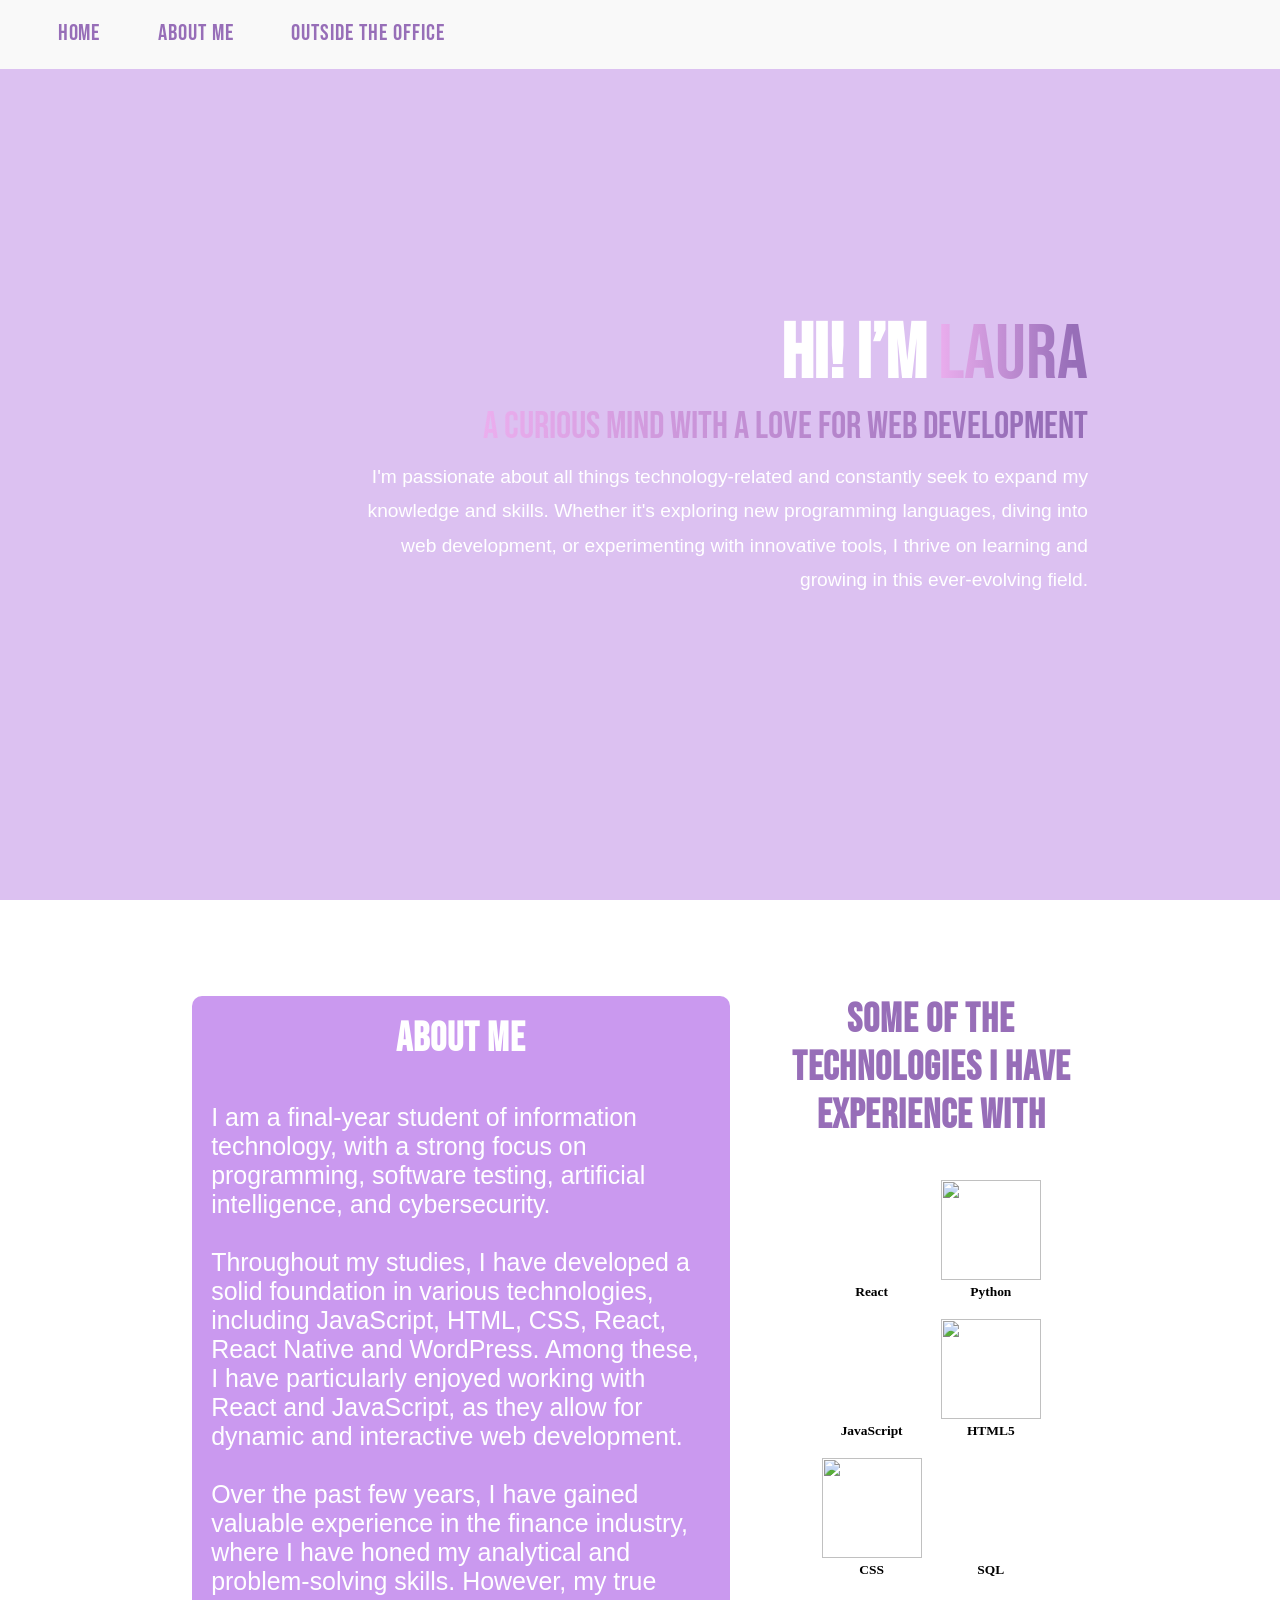
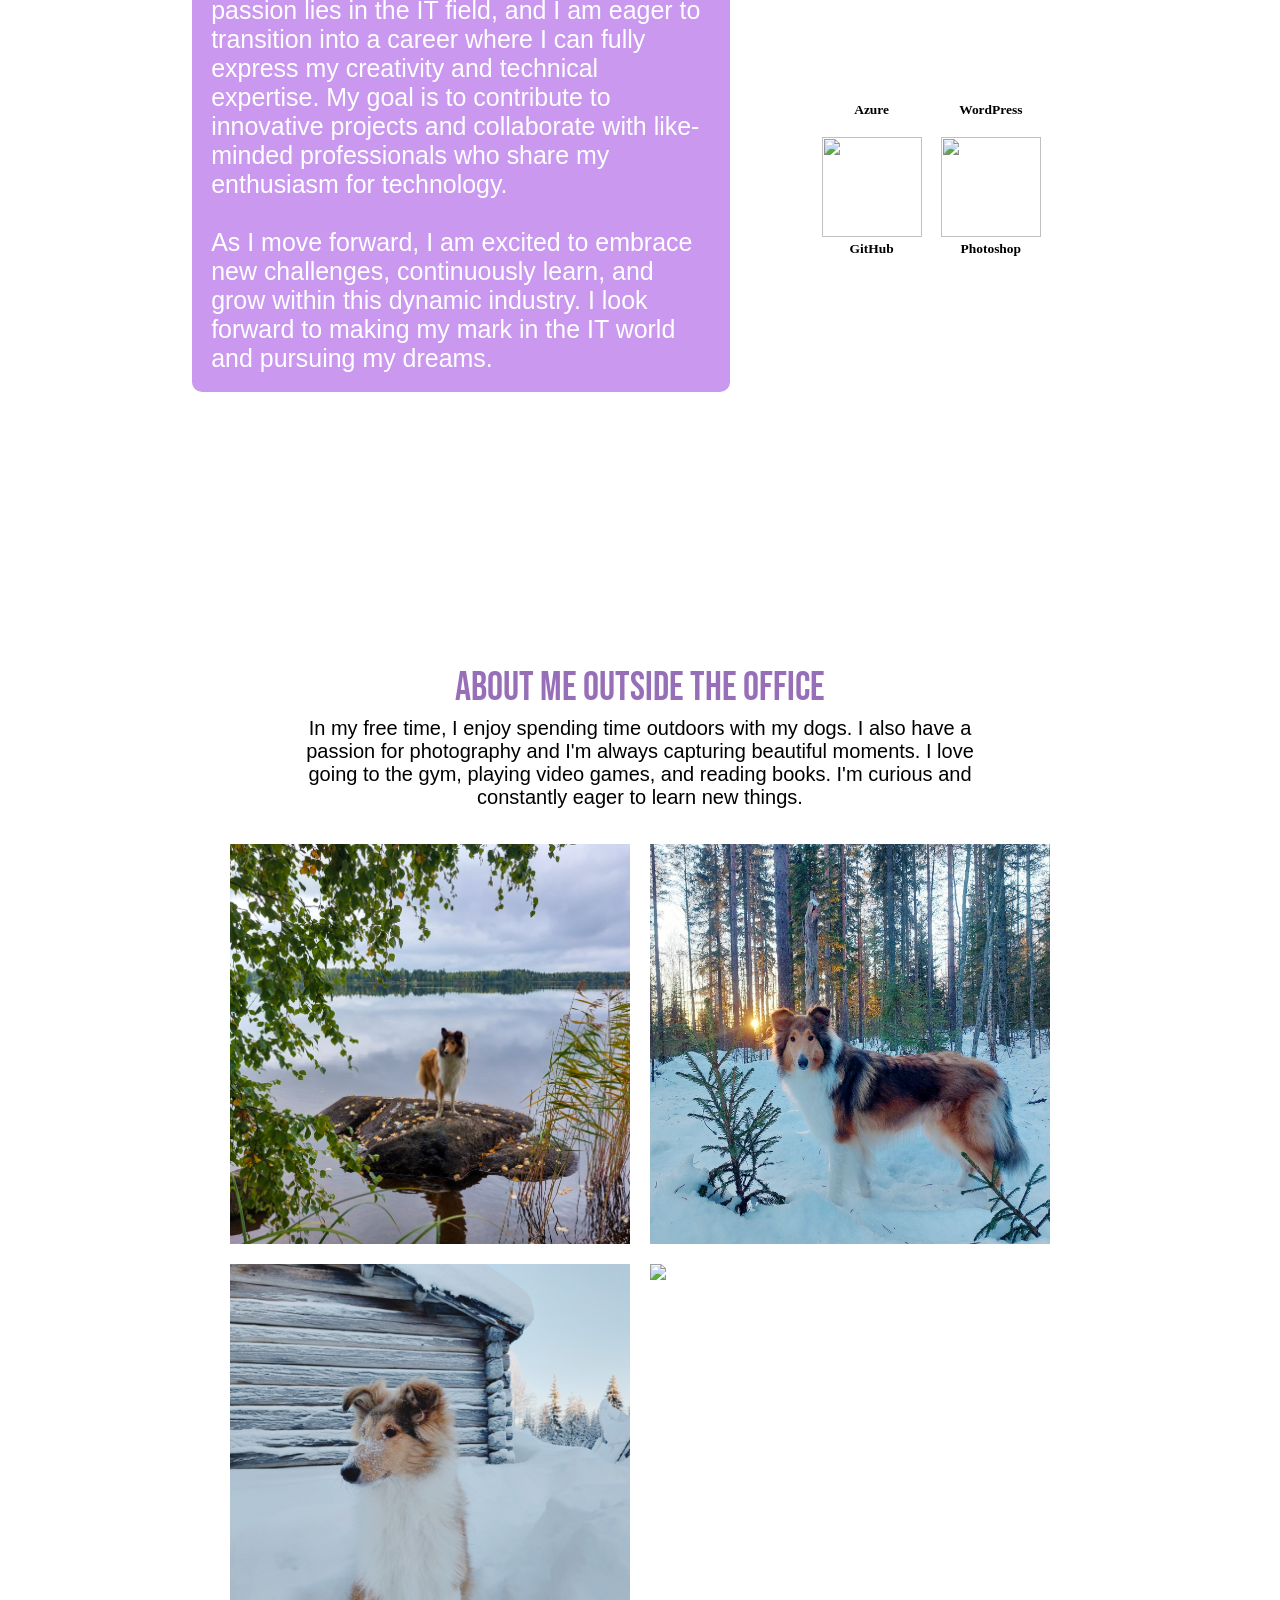
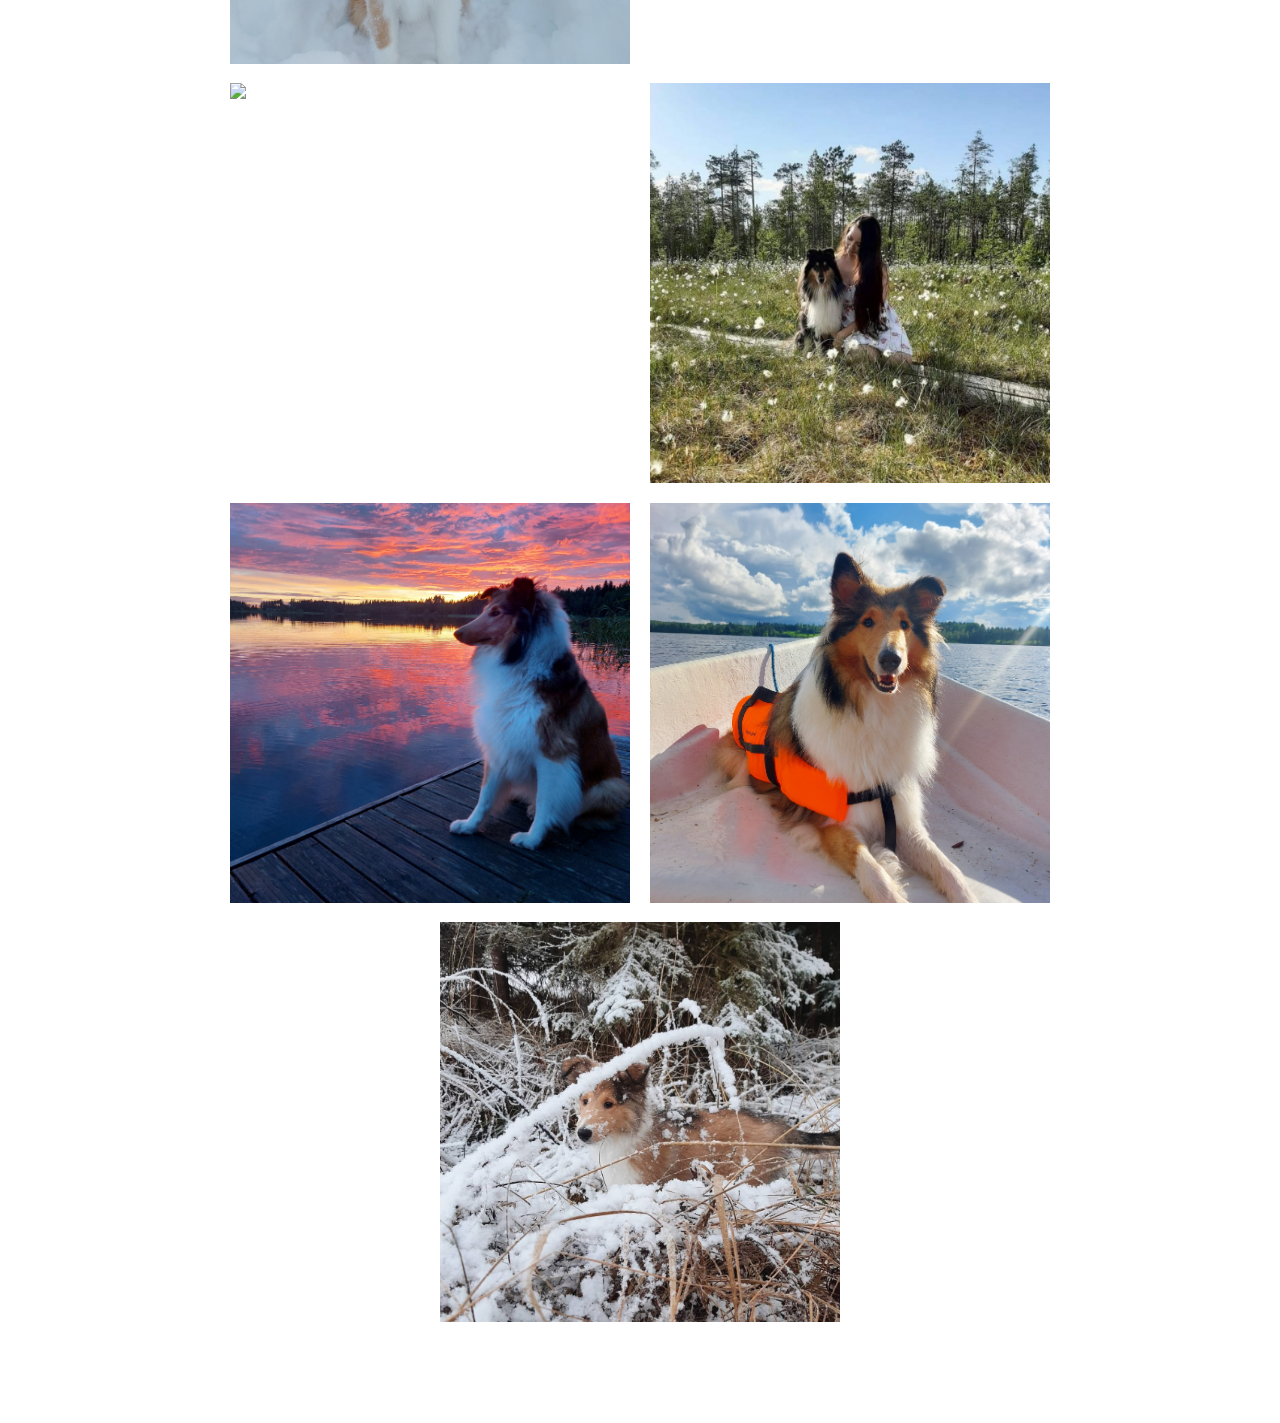
==== index.html @ 6a8a543c "first commit" ====
<!DOCTYPE html>
<html lang="en">

<head>
  <meta charset="UTF-8" />
  <meta name="viewport" content="width=device-width, initial-scale=1.0" />
  <title>Portfolio Website</title>
  <link rel="stylesheet" href="styles/style.css" />
  <link rel="preconnect" href="https://fonts.googleapis.com">
  <link rel="preconnect" href="https://fonts.gstatic.com" crossorigin>
  <link href="https://fonts.googleapis.com/css2?family=Bebas+Neue&display=swap" rel="stylesheet">
  <link rel="stylesheet" type='text/css' href="https://cdn.jsdelivr.net/gh/devicons/devicon@latest/devicon.min.css" />
  <link rel="stylesheet" href="https://cdnjs.cloudflare.com/ajax/libs/font-awesome/6.0.0-beta3/css/all.min.css">

</head>

<body>
  <header class="header">
    <nav class="navbar">
      <a href="#home">Home</a>
      <a href="#skills">About me</a>
      <a href="#gallery">Outside the Office</a>
    </nav>
  </header>

  <section class="home" id="home">
    <div class="home-content">
      <h1 class="bebas-neue-regular">Hi! I’m <span class="bebas-neue-regular">Laura</span></h1>
      <h3 class="bebas-neue-regular">
        <span class="bebas-neue-regular">A curious mind with a love for web development</span>
      </h3>
      <p>I'm passionate about all things technology-related and constantly seek to expand my knowledge and skills.
        Whether it's exploring new programming languages, diving into web development,
        or experimenting with innovative tools, I thrive on learning and growing in this ever-evolving field.</p>
    </div>
    </div>
    <div class="home-img">
      <img src="images/image.png" alt="">
    </div>
  </section>

  <section class="skills" id="skills">
    <div class="skills-description">
      <h2>About me</h2>
      <p>I am a final-year student of information technology, with a strong focus on programming, software testing,
        artificial intelligence, and cybersecurity.<br><br> Throughout my studies, I have developed a
        solid foundation in various technologies, including JavaScript, HTML, CSS, React, React Native and WordPress.
        Among these, I have particularly enjoyed working with React and JavaScript, as they allow for dynamic and
        interactive web development.<br><br>
        Over the past few years, I have gained valuable experience in the finance industry, where I have honed my
        analytical and problem-solving skills. However, my true passion lies in the IT field, and I am eager to
        transition into a career where I can fully express my creativity and technical expertise. My goal is to
        contribute to innovative projects and collaborate with like-minded professionals who share my enthusiasm for
        technology.<br><br>
        As I move forward, I am excited to embrace new challenges, continuously learn, and grow within this dynamic
        industry. I look forward to making my mark in the IT world and pursuing my dreams.</p>
    </div>
  
    <div class="tech-container">
      <h2>Some of the technologies I have experience with</h2>
      <div class="tech-icons">
        <div class="tech-item">
          <i class="devicon-react-original colored"></i>
          <p>React</p>
        </div>
        <div class="tech-item">
          <img src="https://cdn.jsdelivr.net/gh/devicons/devicon@latest/icons/python/python-original.svg" />
          <p>Python</p>
        </div>
        <div class="tech-item">
          <i class="devicon-javascript-plain colored"></i>
          <p>JavaScript</p>
        </div>
        <div class="tech-item">
          <img src="https://cdn.jsdelivr.net/gh/devicons/devicon@latest/icons/html5/html5-original-wordmark.svg" />
          <p>HTML5</p>
        </div>
        <div class="tech-item">
          <img src="https://cdn.jsdelivr.net/gh/devicons/devicon@latest/icons/css3/css3-original-wordmark.svg" />
          <p>CSS</p>
        </div>
        <div class="tech-item">
          <i class="devicon-azuresqldatabase-plain"></i>
          <p>SQL</p>
        </div>
        <div class="tech-item">
          <i class="devicon-azure-plain colored"></i>
          <p>Azure</p>
        </div>
        <div class="tech-item">
          <i class="devicon-wordpress-plain colored"></i>
          <p>WordPress</p>
        </div>
        <div class="tech-item">
          <img src="https://cdn.jsdelivr.net/gh/devicons/devicon@latest/icons/github/github-original.svg" />
          <p>GitHub</p>
        </div>
        <div class="tech-item">
          <img src="https://cdn.jsdelivr.net/gh/devicons/devicon@latest/icons/photoshop/photoshop-original.svg" />
          <p>Photoshop</p>
        </div>
      </div>
    </div>
  </section>
  


    <section class="gallery" id="gallery">
      <div class="container">
      <h2 class="bebas-neue-regular">About Me Outside the Office</h2>

      <p> In my free time, I enjoy spending time outdoors with my dogs. 
        I also have a passion for photography and I'm always capturing beautiful moments. 
        I love going to the gym, playing video games, and reading books. 
        I'm curious and constantly eager to learn new things.
      </p>
    </div>
      <div class="gallery">
        <img src="images/kuva1.jpg" alt="Image 1">
        <img src="images/kuva2.jpg" alt="Image 2">
        <img src="images/kuva3.jpg" alt="Image 3">
        <img src="images/kuva4.jpg" alt="Image 4">
        <img src="images/kuva5.jpg" alt="Image 5">
        <img src="images/kuva6.jpg" alt="Image 6">
        <img src="images/kuva7.jpg" alt="Image 7">
        <img src="images/kuva8.jpg" alt="Image 8">
        <img src="images/kuva9.jpg" alt="Image 9">
      </div>
    </section>

</body>

</html>
---- styles/style.css ----
* {
    margin: 0;
    padding: 0;
    box-sizing: border-box;
    text-decoration: none;
    scroll-behavior: smooth;
    font-family: "sans-serif";
  }
  
  .bebas-neue-regular {
    font-family: "Bebas Neue", sans-serif;
    font-weight: 400;
    font-style: normal;
  }
  
  :root {
    --bg-color: #dcc1f1;
    --second-bg-color: #ffffff;
    --text-color: white;
    --main-color: #976eb8;
  }
  
  html {
    font-size: 60%;
    overflow-x: hidden;
  }
  
  body {
    background-color: var(--bg-color);
    color: var(--text-color);
  }
  
  
  .header {
    position: fixed;
    width: 100%;
    top: 0;
    left: 0;
    padding: 4rem 15%;
    background-color: white;
    backdrop-filter: blur(10px);
    display: flex;
    justify-content: space-between;
    align-items: center;
    z-index: 1000;
  }
  
  .logo {
    font-size: 3rem;
    color: #976eb8;
    font-weight: 800;
    cursor: pointer;
    transition: 0.3s ease-in-out
  }
  
  .logo:hover {
    transform: scale(1.1);
  }
  
  span {
    background: linear-gradient(270deg,
        #976eb8 10%,
        #ebaeee 100%);
    background-clip: text;
    color: transparent;
  }
  
  .navbar a {
    font-family: "Bebas Neue";
    letter-spacing: 0.1rem;
    font-size: 2.4rem;
    color: #976eb8;
    margin-left: 4rem;
    font-weight: 500;
    transition: 0.3s ease-in-out;
    border-bottom: 3px solid transparent;
  }
  
  .navbar a:hover {
    color: var(--main-color);
    border-bottom: 3px solid var(--main-color);
  }
  
  .gradient-btn {
    font-size: 1.8rem;
    padding: 1rem 2rem;
    border-radius: 3rem;
    background: linear-gradient(270deg,
        #976eb8 10%,
        #ebaeee 100%);
    letter-spacing: 1px;
    cursor: pointer;
    transition: 0.3s ease-in-out;
    color: white;
    border: none;
    text-wrap: nowrap;
  }
  
  .gradient-btn:hover {
    transform: scale(1.05);
  }
  
  section {
    min-height: 100vh;
    padding: 10rem 15%;
  }
  
  .home {
    display: flex;
    align-items: center;
    justify-content: center;
    gap: 15rem;
    flex-direction: row-reverse;
  }
  
  .home-content {
    display: flex;
    flex-direction: column;
    align-items: flex-end;
    text-align: right;
  }
  
  .home-content h1 {
    font-size: 8rem;
    font-weight: 700;
    margin-top: 1.5rem;
    line-height: 1;
  }
  
  .home-content h3 {
    margin: 1rem 0;
    font-size: 4rem;
  }
  
  .home-content p {
    font-size: 2rem;
    font-weight: 500;
    line-height: 1.8;
    font-family: 'Segoe UI', Tahoma, Geneva, Verdana, sans-serif
  }
  
  .home-img img {
    width: 32vw;
    border-radius: 50%;
    box-shadow: 0 0 25px var(--main-color);
    transition: 0.4s ease-in-out;
  }
  
  .home-img img:hover {
    box-shadow: 0 0 25px var(--main-color),
      0 0 50px var(--main-color),
      0 0 100px var(--main-color);
  }
  
  .btn-group {
    display: flex;
    gap: 1.5rem;
  }
  
  .gallery {
    background-color: #ffffff;
  }
  
  .gallery img {
    width: 400px;
    height: 400px;
    object-fit: cover;
    margin: 5px;
    transition: transform 0.3s;
  }
  
  .gallery img:hover {
    transform: scale(1.9);
  
  }
  
  ::-webkit-scrollbar {
    width: 20px;
  }
  
  ::-webkit-scrollbar-thumb {
    background-color: var(--main-color);
  }
  
  ::-webkit-scrollbar-track {
    background-color: var(--bg-color);
  }
  
  
  
  h1,
  h2,
  h3 {
    font-family: "Bebas Neue", sans-serif;
  }
  
  
  .btn {
    font-family: "Bebas Neue", sans-serif;
    font-size: 1.8rem;
    padding: 1rem 2rem;
    border-radius: 3rem;
    background: linear-gradient(270deg,
        #976eb8 10%,
        #ebaeee 100%);
    letter-spacing: 0.1rem;
    cursor: pointer;
    transition: 0.3s ease-in-out;
    color: white;
    border: none;
    text-wrap: nowrap;
  
  }
  
  .gallery {
    display: flex;
    flex-wrap: wrap;
    gap: 1rem;
    justify-content: center;
  }
  
  
  
  .navbar {
    display: flex;
    justify-content: center;
    gap: 2rem;
  }
  
  .header {
    padding: 2rem;
    background-color: #f9f9f9;
    text-align: center;
  }
  
  .tech-icons {
    display: flex;
    justify-content: center;
    flex-wrap: wrap;
    gap: 2rem;
  }
  
  .tech-item {
    display: flex;
    flex-direction: column;
    align-items: center;
    font-size: 2rem;
  }
  
  
  .tech-item p {
    font-size: 1.4rem;
    font-weight: bold;
    margin-top: 4px;
  }
  
  .skills {
    background-color: #ffffff;
    color: black;
    display: flex;
    justify-content: space-between;
  }
  
  .tech-item img,
  .tech-item i {
    width: 100px;
    height: 100px;
  
  }
  
  .tech-item img {
    object-fit: contain;
  }
  
  .tech-item i {
    font-size: 100px;
  }
  
  .tech-item img:hover,
  .tech-item i:hover {
    transform: scale(1.1);
    transition: transform 0.3s ease;/
  }
  
  .tech-item:hover p {
    font-size: 1.6rem;
  }
  
  .skills-description {
    background-color: #ca99ef;
    padding: 2rem;
    border-radius: 10px;
    margin-bottom: 80px;
    width: 60%;
  }
  
  .skills-description p {
    font-size: 2.6rem;
    color: #ffffff;
    margin: 0;
    font-family: 'Segoe UI', Tahoma, Geneva, Verdana, sans-serif;
  
  }
  
  .skills h2 {
    font-size: 40px;
    text-align: center;
    margin-bottom: 40px;
    color: #ffffff;
    letter-spacing: 0.1rem;
  
  }
  
  .gallery p {
    font-size: 20px;
    font-family: 'Segoe UI', Tahoma, Geneva, Verdana, sans-serif;
    color: black;
    text-align: center;
    max-width: 75%;
    margin: 0 auto;
    display: block;
    padding-bottom: 20px;
  
  
  }
  
  .gallery h2 {
    color: #976eb8;
    font-size: 40px;
    padding-bottom: 5px;
    text-align: center;
  }
  
  .tech-container {
    width: 35%;
    border-radius: 8px;
  }
  
  .tech-container h2 {
    color: #976eb8;
    font-size: 40px;
  }
  
  @media (max-width: 768px) {
    .home {
      flex-direction: column;
      align-items: center;
    }
  
    .home-content {
      align-items: center;
      text-align: center;
    }
  
  }
  
  @media (max-width: 480px) {
  
    .home-content h1 {
      font-size: 4.5rem;
    }
  
    .home-content p {
      font-size: 1.2rem;
    }
  
    .home-img {
      display: none;
    }
  }
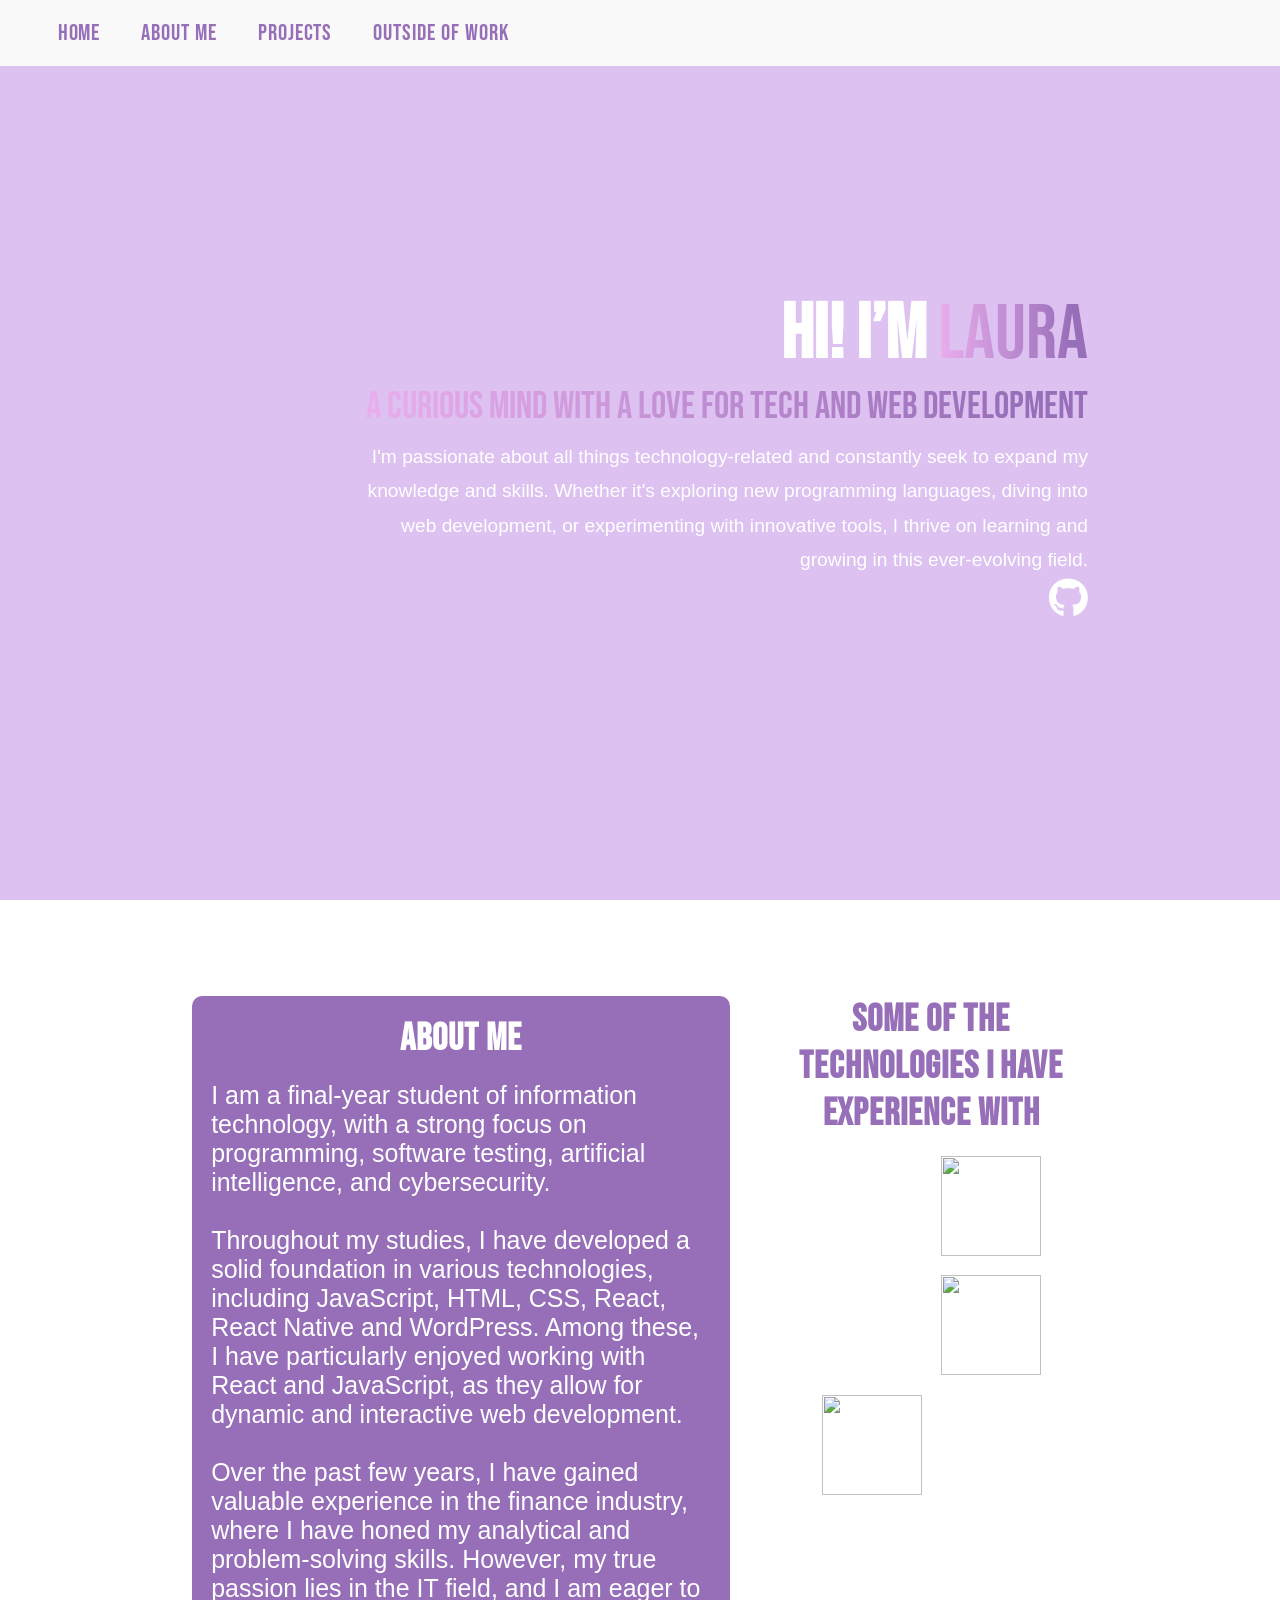
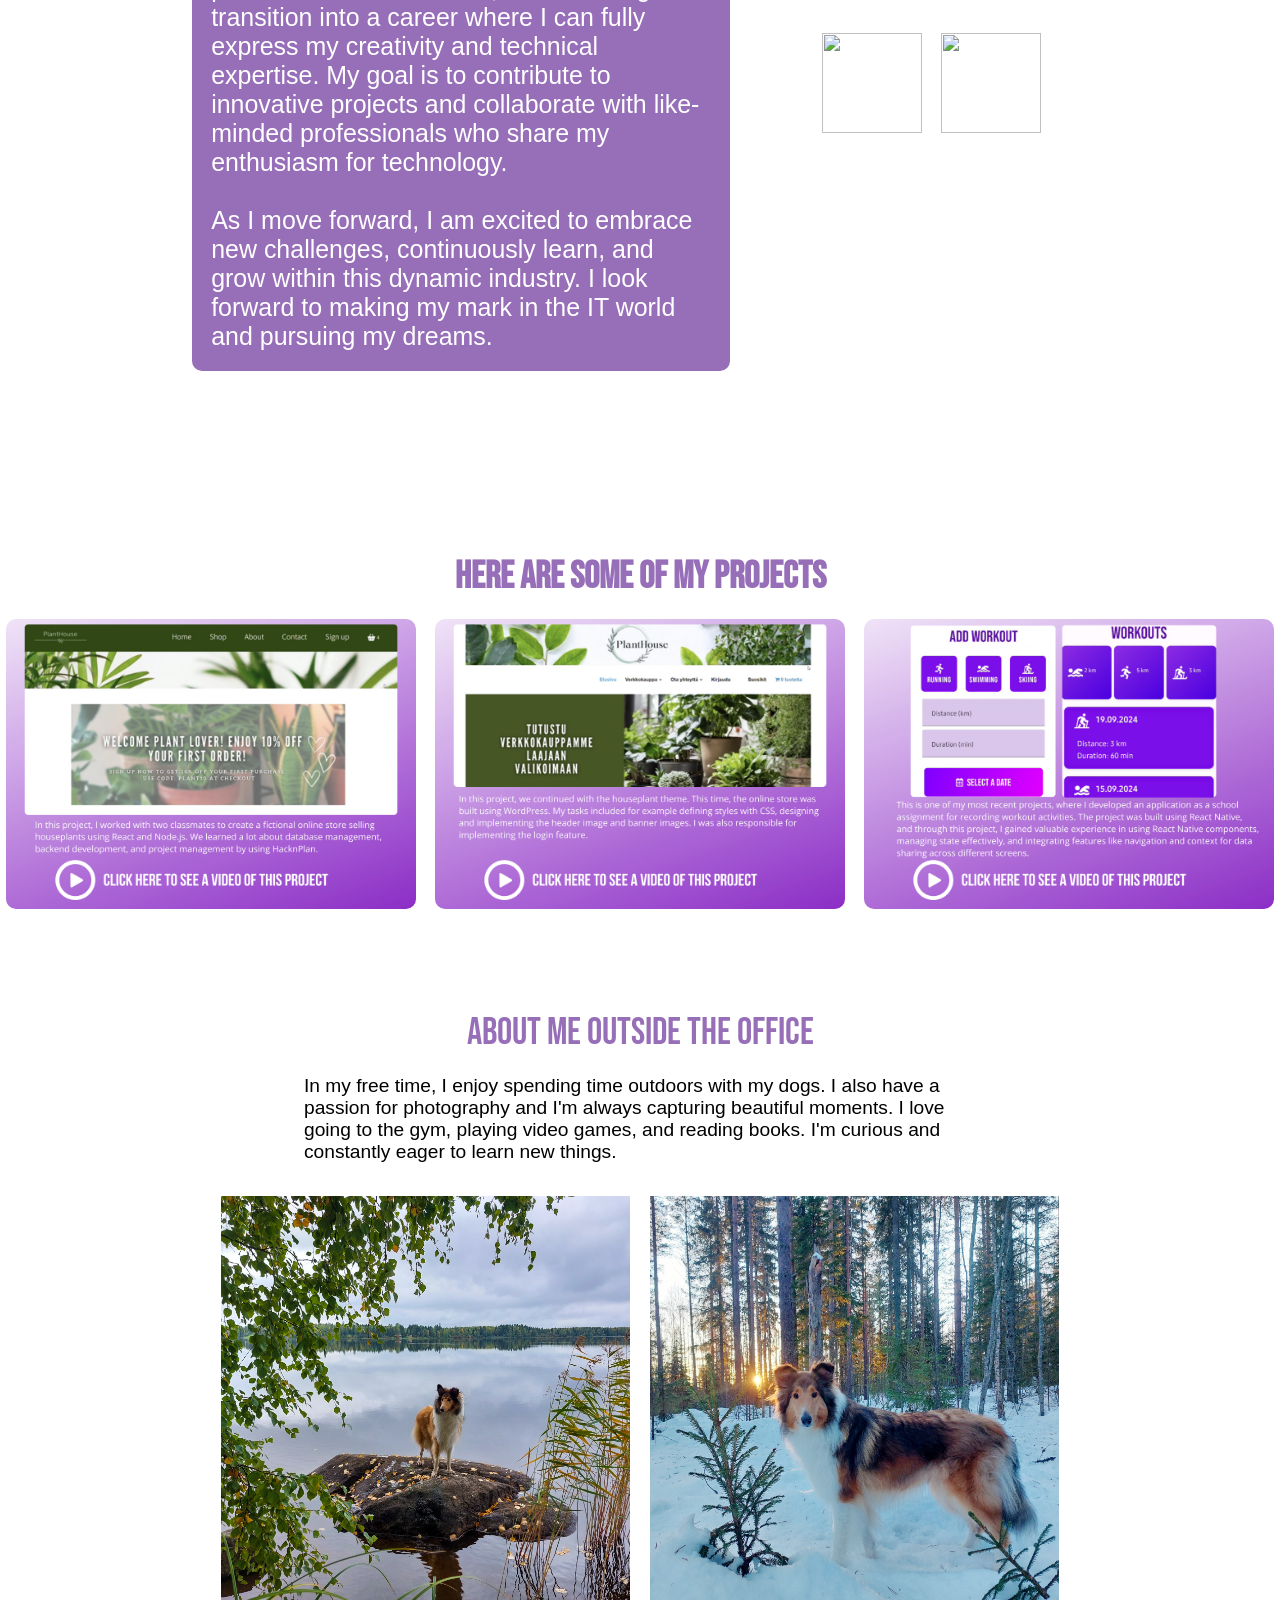
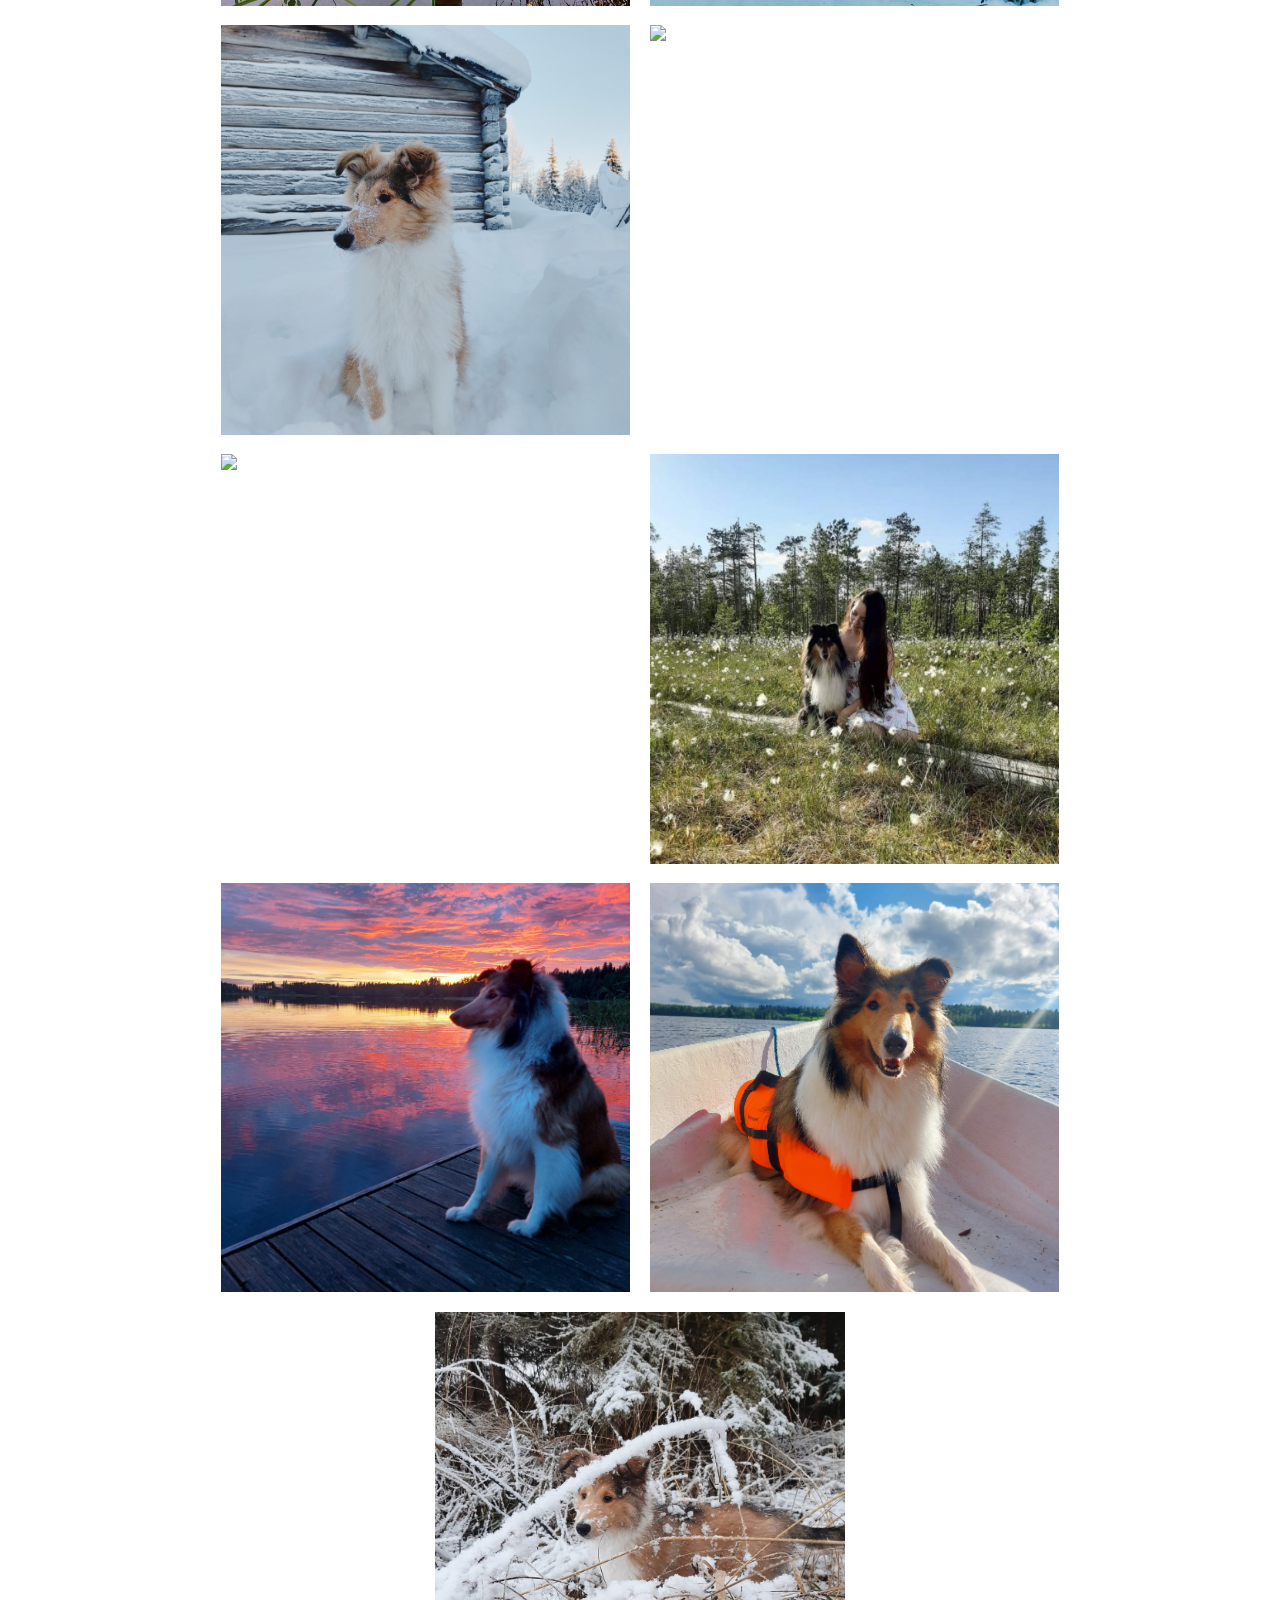
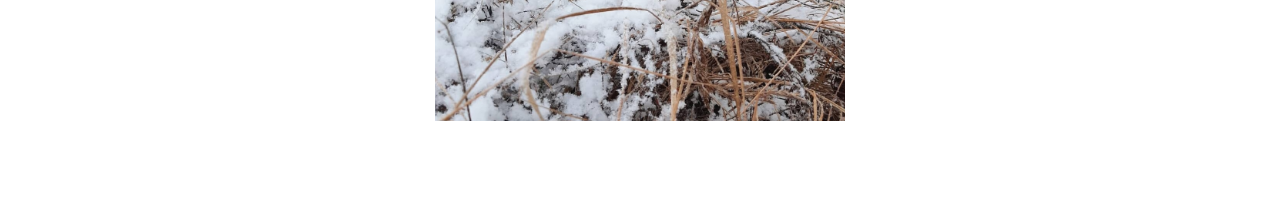
==== commit 82fa2948: "new features" ====
--- a/index.html
+++ b/index.html
@@ -4,14 +4,13 @@
 <head>
   <meta charset="UTF-8" />
   <meta name="viewport" content="width=device-width, initial-scale=1.0" />
-  <title>Portfolio Website</title>
+  <title>Laura Ahonen</title>
   <link rel="stylesheet" href="styles/style.css" />
   <link rel="preconnect" href="https://fonts.googleapis.com">
   <link rel="preconnect" href="https://fonts.gstatic.com" crossorigin>
   <link href="https://fonts.googleapis.com/css2?family=Bebas+Neue&display=swap" rel="stylesheet">
   <link rel="stylesheet" type='text/css' href="https://cdn.jsdelivr.net/gh/devicons/devicon@latest/devicon.min.css" />
   <link rel="stylesheet" href="https://cdnjs.cloudflare.com/ajax/libs/font-awesome/6.0.0-beta3/css/all.min.css">
-
 </head>
 
 <body>
@@ -19,7 +18,8 @@
     <nav class="navbar">
       <a href="#home">Home</a>
       <a href="#skills">About me</a>
-      <a href="#gallery">Outside the Office</a>
+      <a href="#projects">Projects</a>
+      <a href="#gallery">Outside of Work</a>
     </nav>
   </header>
 
@@ -27,16 +27,21 @@
     <div class="home-content">
       <h1 class="bebas-neue-regular">Hi! I’m <span class="bebas-neue-regular">Laura</span></h1>
       <h3 class="bebas-neue-regular">
-        <span class="bebas-neue-regular">A curious mind with a love for web development</span>
+        <span class="bebas-neue-regular">A curious mind with a love for tech and web development</span>
       </h3>
       <p>I'm passionate about all things technology-related and constantly seek to expand my knowledge and skills.
         Whether it's exploring new programming languages, diving into web development,
         or experimenting with innovative tools, I thrive on learning and growing in this ever-evolving field.</p>
-    </div>
+        <a href="https://github.com/Lauraanni/" target="_blank" rel="noopener noreferrer">
+          <i class="fa-brands fa-github icon-hover" style="font-size: 40px; color: #ffffff"></i>
+      </a>
+      </div>
+    
     </div>
     <div class="home-img">
       <img src="images/image.png" alt="">
     </div>
+   
   </section>
 
   <section class="skills" id="skills">
@@ -55,79 +60,114 @@
         As I move forward, I am excited to embrace new challenges, continuously learn, and grow within this dynamic
         industry. I look forward to making my mark in the IT world and pursuing my dreams.</p>
     </div>
-  
+
     <div class="tech-container">
       <h2>Some of the technologies I have experience with</h2>
       <div class="tech-icons">
         <div class="tech-item">
           <i class="devicon-react-original colored"></i>
-          <p>React</p>
         </div>
         <div class="tech-item">
           <img src="https://cdn.jsdelivr.net/gh/devicons/devicon@latest/icons/python/python-original.svg" />
-          <p>Python</p>
         </div>
         <div class="tech-item">
           <i class="devicon-javascript-plain colored"></i>
-          <p>JavaScript</p>
         </div>
         <div class="tech-item">
           <img src="https://cdn.jsdelivr.net/gh/devicons/devicon@latest/icons/html5/html5-original-wordmark.svg" />
-          <p>HTML5</p>
         </div>
         <div class="tech-item">
           <img src="https://cdn.jsdelivr.net/gh/devicons/devicon@latest/icons/css3/css3-original-wordmark.svg" />
-          <p>CSS</p>
         </div>
         <div class="tech-item">
           <i class="devicon-azuresqldatabase-plain"></i>
-          <p>SQL</p>
         </div>
         <div class="tech-item">
           <i class="devicon-azure-plain colored"></i>
-          <p>Azure</p>
         </div>
         <div class="tech-item">
           <i class="devicon-wordpress-plain colored"></i>
-          <p>WordPress</p>
         </div>
         <div class="tech-item">
           <img src="https://cdn.jsdelivr.net/gh/devicons/devicon@latest/icons/github/github-original.svg" />
-          <p>GitHub</p>
         </div>
         <div class="tech-item">
           <img src="https://cdn.jsdelivr.net/gh/devicons/devicon@latest/icons/photoshop/photoshop-original.svg" />
-          <p>Photoshop</p>
         </div>
       </div>
     </div>
   </section>
   
 
+  <section class="projects" id="projects"></section>
+  <h2 class="projectsTitle">Here are some of my projects</h2>
+  <div class="projectdiv">
+    <button data-open-modal data-modal-video="images/react_nodejs_planthouse.mp4" style="border: none; background-color: #ffffff ">
+      <img class="projectimg" src="images/react.png" alt="React Project" />
+    </button>
+    <button data-open-modal data-modal-video="images/wordpressvideo.mp4" style="border: none; background-color: #ffffff ">
+      <img class="projectimg" src="images/wordpress.png" alt="WordPress Project" />
+    </button>
+    <button data-open-modal data-modal-video="images/reactnative.mp4" style="border:none; background-color: #ffffff ">
+      <img class="projectimg" src="images/reactnative.png" alt="React Native Project" />
+    </button>
+  </div>
 
-    <section class="gallery" id="gallery">
-      <div class="container">
+  <dialog data-modal style="margin: 5% auto; width: 80%; max-width: 900px; overflow: hidden;">
+    <div class="modal-content">
+      <button data-close-modal>&times;</button>
+      <video id="modal-video" controls width="100%" height="100%">
+        Your browser does not support the video tag
+      </video>
+    </div>
+  </dialog>
+
+
+
+  <section class="gallery" id="gallery">
+    <div class="container">
       <h2 class="bebas-neue-regular">About Me Outside the Office</h2>
 
-      <p> In my free time, I enjoy spending time outdoors with my dogs. 
-        I also have a passion for photography and I'm always capturing beautiful moments. 
-        I love going to the gym, playing video games, and reading books. 
+      <p> In my free time, I enjoy spending time outdoors with my dogs.
+        I also have a passion for photography and I'm always capturing beautiful moments.
+        I love going to the gym, playing video games, and reading books.
         I'm curious and constantly eager to learn new things.
       </p>
     </div>
-      <div class="gallery">
-        <img src="images/kuva1.jpg" alt="Image 1">
-        <img src="images/kuva2.jpg" alt="Image 2">
-        <img src="images/kuva3.jpg" alt="Image 3">
-        <img src="images/kuva4.jpg" alt="Image 4">
-        <img src="images/kuva5.jpg" alt="Image 5">
-        <img src="images/kuva6.jpg" alt="Image 6">
-        <img src="images/kuva7.jpg" alt="Image 7">
-        <img src="images/kuva8.jpg" alt="Image 8">
-        <img src="images/kuva9.jpg" alt="Image 9">
-      </div>
-    </section>
+    <div class="gallery">
+      <img src="images/kuva1.jpg" alt="Image 1">
+      <img src="images/kuva2.jpg" alt="Image 2">
+      <img src="images/kuva3.jpg" alt="Image 3">
+      <img src="images/kuva4.jpg" alt="Image 4">
+      <img src="images/kuva5.jpg" alt="Image 5">
+      <img src="images/kuva6.jpg" alt="Image 6">
+      <img src="images/kuva7.jpg" alt="Image 7">
+      <img src="images/kuva8.jpg" alt="Image 8">
+      <img src="images/kuva9.jpg" alt="Image 9">
+    </div>
+  </section>
 
+
+  <script>
+    const openButtons = document.querySelectorAll("[data-open-modal]");
+    const closeButton = document.querySelector("[data-close-modal]");
+    const modal = document.querySelector("[data-modal]");
+    const modalVideo = document.querySelector("#modal-video");
+
+   
+    openButtons.forEach((button) => {
+      button.addEventListener("click", () => {
+        const videoSrc = button.getAttribute("data-modal-video");
+        modalVideo.src = videoSrc; 
+        modal.showModal();
+      });
+    });
+
+    closeButton.addEventListener("click", () => {
+      modal.close();
+      modalVideo.src = ""; 
+    });
+  </script>
 </body>
 
 </html>
--- a/styles/style.css
+++ b/styles/style.css
@@ -1,370 +1,460 @@
 * {
-    margin: 0;
-    padding: 0;
-    box-sizing: border-box;
-    text-decoration: none;
-    scroll-behavior: smooth;
-    font-family: "sans-serif";
-  }
-  
-  .bebas-neue-regular {
-    font-family: "Bebas Neue", sans-serif;
-    font-weight: 400;
-    font-style: normal;
-  }
-  
-  :root {
-    --bg-color: #dcc1f1;
-    --second-bg-color: #ffffff;
-    --text-color: white;
-    --main-color: #976eb8;
-  }
-  
-  html {
-    font-size: 60%;
-    overflow-x: hidden;
-  }
-  
-  body {
-    background-color: var(--bg-color);
-    color: var(--text-color);
-  }
-  
-  
-  .header {
-    position: fixed;
-    width: 100%;
-    top: 0;
-    left: 0;
-    padding: 4rem 15%;
-    background-color: white;
-    backdrop-filter: blur(10px);
-    display: flex;
-    justify-content: space-between;
-    align-items: center;
-    z-index: 1000;
-  }
-  
-  .logo {
-    font-size: 3rem;
-    color: #976eb8;
-    font-weight: 800;
-    cursor: pointer;
-    transition: 0.3s ease-in-out
-  }
-  
-  .logo:hover {
-    transform: scale(1.1);
-  }
-  
-  span {
-    background: linear-gradient(270deg,
-        #976eb8 10%,
-        #ebaeee 100%);
-    background-clip: text;
-    color: transparent;
-  }
-  
-  .navbar a {
-    font-family: "Bebas Neue";
-    letter-spacing: 0.1rem;
-    font-size: 2.4rem;
-    color: #976eb8;
-    margin-left: 4rem;
-    font-weight: 500;
-    transition: 0.3s ease-in-out;
-    border-bottom: 3px solid transparent;
-  }
-  
-  .navbar a:hover {
-    color: var(--main-color);
-    border-bottom: 3px solid var(--main-color);
-  }
-  
-  .gradient-btn {
-    font-size: 1.8rem;
-    padding: 1rem 2rem;
-    border-radius: 3rem;
-    background: linear-gradient(270deg,
-        #976eb8 10%,
-        #ebaeee 100%);
-    letter-spacing: 1px;
-    cursor: pointer;
-    transition: 0.3s ease-in-out;
-    color: white;
-    border: none;
-    text-wrap: nowrap;
-  }
-  
-  .gradient-btn:hover {
-    transform: scale(1.05);
-  }
-  
-  section {
-    min-height: 100vh;
-    padding: 10rem 15%;
-  }
-  
+  margin: 0;
+  padding: 0;
+  box-sizing: border-box;
+  text-decoration: none;
+  scroll-behavior: smooth;
+  font-family: "sans-serif";
+}
+
+.bebas-neue-regular {
+  font-family: "Bebas Neue", sans-serif;
+  font-weight: 400;
+  font-style: normal;
+}
+
+:root {
+  --bg-color: #dcc1f1;
+  --second-bg-color: #ffffff;
+  --text-color: white;
+  --main-color: #976eb8;
+}
+
+html {
+  font-size: 60%;
+  overflow-x: hidden;
+}
+
+body {
+  background-color: var(--bg-color);
+  color: var(--text-color);
+}
+
+.header {
+  position: fixed;
+  width: 100%;
+  top: 0;
+  left: 0;
+  padding: 4rem 15%;
+  background-color: white;
+  backdrop-filter: blur(10px);
+  display: flex;
+  justify-content: space-between;
+  align-items: center;
+  z-index: 1000;
+}
+
+
+.header {
+  padding: 2rem;
+  background-color: #f9f9f9;
+  text-align: center;
+}
+
+.icon-hover {
+  transition: color 0.3s ease;
+}
+
+.logo {
+  font-size: 3rem;
+  color: #976eb8;
+  font-weight: 800;
+  cursor: pointer;
+  transition: 0.3s ease-in-out
+}
+
+.logo:hover {
+  transform: scale(1.1);
+}
+
+span {
+  background: linear-gradient(270deg,
+      #976eb8 10%,
+      #ebaeee 100%);
+  background-clip: text;
+  color: transparent;
+}
+
+.navbar a {
+  font-family: "Bebas Neue";
+  letter-spacing: 0.1rem;
+  font-size: 2.4rem;
+  color: #976eb8;
+  margin-left: 4rem;
+  font-weight: 500;
+  transition: 0.3s ease-in-out;
+  border-bottom: 3px solid transparent;
+}
+
+.navbar a:hover {
+  color: var(--main-color);
+  border-bottom: 3px solid var(--main-color);
+}
+
+
+section {
+  min-height: 100vh;
+  padding: 10rem 15%;
+}
+
+.home {
+  display: flex;
+  align-items: center;
+  justify-content: center;
+  gap: 15rem;
+  flex-direction: row-reverse;
+}
+
+.home-content {
+  display: flex;
+  flex-direction: column;
+  align-items: flex-end;
+  text-align: right;
+}
+
+.home-content h1 {
+  font-size: 8rem;
+  font-weight: 700;
+  margin-top: 1.5rem;
+  line-height: 1;
+}
+
+.home-content h3 {
+  margin: 1rem 0;
+  font-size: 4rem;
+}
+
+.home-content p {
+  font-size: 2rem;
+  font-weight: 500;
+  line-height: 1.8;
+  font-family: 'Segoe UI', Tahoma, Geneva, Verdana, sans-serif
+}
+
+.home-img img {
+  width: 32vw;
+  border-radius: 50%;
+  box-shadow: 0 0 25px var(--main-color);
+  transition: 0.4s ease-in-out;
+}
+
+.home-img img:hover {
+  box-shadow: 0 0 25px var(--main-color),
+    0 0 50px var(--main-color),
+    0 0 100px var(--main-color);
+}
+
+
+.gallery {
+  background-color: #ffffff;
+}
+
+.gallery img {
+  width: 32vw;
+  height: 32vw;
+  object-fit: cover;
+  margin: 0.5em;
+  transition: transform 0.3s;
+}
+
+.gallery img:hover {
+  transform: scale(1.2);
+}
+
+::-webkit-scrollbar {
+  width: 1.25em;
+}
+
+::-webkit-scrollbar-thumb {
+  background-color: var(--main-color);
+}
+
+::-webkit-scrollbar-track {
+  background-color: var(--bg-color);
+}
+
+
+h1,
+h2,
+h3 {
+  font-family: "Bebas Neue", sans-serif;
+}
+
+
+.gallery {
+  display: flex;
+  flex-wrap: wrap;
+  gap: 1rem;
+  justify-content: center;
+}
+
+
+
+.tech-icons {
+  display: flex;
+  justify-content: center;
+  flex-wrap: wrap;
+  gap: 2rem;
+}
+
+.tech-item {
+  display: flex;
+  flex-direction: row;
+  align-items: center;
+  font-size: 2rem;
+
+}
+
+.tech-item img,
+.tech-item i {
+  width: 100px;
+  height: 100px;
+
+}
+
+
+
+.tech-item i {
+  font-size: 100px;
+}
+
+.tech-item img:hover,
+.tech-item i:hover {
+  transform: scale(1.1);
+  transition: transform 0.3s ease;/
+}
+
+.tech-item:hover p {
+  font-size: 1.6rem;
+}
+
+.skills {
+  background-color: #ffffff;
+  color: black;
+  display: flex;
+  justify-content: space-between;
+}
+
+.skills-description {
+  background-color: var(--main-color);
+  padding: 2rem;
+  border-radius: 10px;
+  margin-bottom: 5em;
+  width: 60%;
+}
+
+.skills-description p {
+  font-size: 2.6rem;
+  color: #ffffff;
+  margin: 0;
+  font-family: 'Segoe UI', Tahoma, Geneva, Verdana, sans-serif;
+}
+
+.skills h2 {
+  font-size: 4rem;
+  text-align: center;
+  margin-bottom: 2rem;
+  color: #ffffff;
+  letter-spacing: 0.1rem;
+
+}
+
+.gallery p {
+  font-size: 2rem;
+  font-family: 'Segoe UI', Tahoma, Geneva, Verdana, sans-serif;
+  color: black;
+  text-align: left;
+  max-width: 75%;
+  margin: 0 auto;
+  display: block;
+  padding-bottom: 2rem;
+}
+
+.gallery h2 {
+  color: var(--main-color);
+  font-size: 4rem;
+  padding-bottom: 2rem;
+  text-align: center;
+}
+
+.tech-container {
+  width: 35%;
+  border-radius: 8px;
+}
+
+.tech-container h2 {
+  color: var(--main-color);
+  font-size: 4rem;
+}
+
+.projects {
+  background-color: #ffffff;
+  padding: 2rem;
+  display: flex;
+  justify-content: center;
+  align-items: flex-start;
+  min-height: 25%;
+  flex-wrap: wrap;
+}
+
+.projectsTitle {
+  text-align: center;
+  padding-bottom: 2rem;
+  color: var(--main-color);
+  background-color: #ffffff;
+  font-size: 4rem;
+}
+
+.projectdiv {
+  display: flex;
+  justify-content: center;
+  align-items: center;
+  gap: 2rem;
+  background-color: #ffffff;
+  width: 100%;
+  width: 100%;
+  flex-wrap: wrap;
+}
+
+.projectimg {
+  width: 32vw;
+  /* tarkista vielä pitäskö muuttaa! */
+  height: auto;
+  transition: transform 0.3s ease;
+  border-radius: 10px;
+  position: relative;
+  z-index: 1;
+  flex-wrap: wrap;
+}
+
+.projectimg:hover {
+  transform: scale(1.2);
+  z-index: 2;
+}
+
+
+#modal-video {
+  top: 0;
+  left: 0;
+  width: 100%;
+  height: 100%;
+  object-fit: cover;
+  margin: 0;
+  padding: 0;
+}
+
+button[data-close-modal] {
+  width: 3rem;
+  height: 3rem;
+  font-size: 2rem;
+  position: absolute;
+  top: 1rem;
+  right: 1rem;
+  z-index: 10;
+  cursor: pointer;
+  background-color: var(--main-color);
+  border: none;
+  border-radius: 50%;
+  color: white;
+}
+
+
+
+@media (max-width: 768px) {
   .home {
-    display: flex;
-    align-items: center;
-    justify-content: center;
-    gap: 15rem;
-    flex-direction: row-reverse;
-  }
-  
-  .home-content {
-    display: flex;
-    flex-direction: column;
-    align-items: flex-end;
-    text-align: right;
-  }
-  
-  .home-content h1 {
-    font-size: 8rem;
-    font-weight: 700;
-    margin-top: 1.5rem;
-    line-height: 1;
-  }
-  
-  .home-content h3 {
-    margin: 1rem 0;
-    font-size: 4rem;
-  }
-  
-  .home-content p {
-    font-size: 2rem;
-    font-weight: 500;
-    line-height: 1.8;
-    font-family: 'Segoe UI', Tahoma, Geneva, Verdana, sans-serif
-  }
-  
-  .home-img img {
-    width: 32vw;
-    border-radius: 50%;
-    box-shadow: 0 0 25px var(--main-color);
-    transition: 0.4s ease-in-out;
-  }
-  
-  .home-img img:hover {
-    box-shadow: 0 0 25px var(--main-color),
-      0 0 50px var(--main-color),
-      0 0 100px var(--main-color);
-  }
-  
-  .btn-group {
-    display: flex;
-    gap: 1.5rem;
-  }
-  
-  .gallery {
-    background-color: #ffffff;
-  }
-  
-  .gallery img {
-    width: 400px;
-    height: 400px;
-    object-fit: cover;
-    margin: 5px;
-    transition: transform 0.3s;
-  }
-  
-  .gallery img:hover {
-    transform: scale(1.9);
-  
-  }
-  
-  ::-webkit-scrollbar {
-    width: 20px;
-  }
-  
-  ::-webkit-scrollbar-thumb {
-    background-color: var(--main-color);
-  }
-  
-  ::-webkit-scrollbar-track {
-    background-color: var(--bg-color);
-  }
-  
-  
-  
-  h1,
-  h2,
-  h3 {
-    font-family: "Bebas Neue", sans-serif;
-  }
-  
-  
-  .btn {
-    font-family: "Bebas Neue", sans-serif;
-    font-size: 1.8rem;
-    padding: 1rem 2rem;
-    border-radius: 3rem;
-    background: linear-gradient(270deg,
-        #976eb8 10%,
-        #ebaeee 100%);
-    letter-spacing: 0.1rem;
-    cursor: pointer;
-    transition: 0.3s ease-in-out;
-    color: white;
-    border: none;
-    text-wrap: nowrap;
-  
-  }
-  
-  .gallery {
-    display: flex;
-    flex-wrap: wrap;
-    gap: 1rem;
-    justify-content: center;
-  }
-  
-  
-  
-  .navbar {
-    display: flex;
-    justify-content: center;
-    gap: 2rem;
-  }
-  
-  .header {
-    padding: 2rem;
-    background-color: #f9f9f9;
-    text-align: center;
-  }
-  
-  .tech-icons {
-    display: flex;
-    justify-content: center;
-    flex-wrap: wrap;
-    gap: 2rem;
-  }
-  
-  .tech-item {
-    display: flex;
     flex-direction: column;
     align-items: center;
+  }
+
+  .home-content {
+    align-items: center;
+    text-align: center;
+  }
+
+  .navbar a {
+    font-size: 1.6rem;
+  }
+
+  .tech-container {
+    display: none;
+  }
+
+  .skills-description {
+    width: 100%;
+  }
+
+  .gallery img {
+    width: 70vw;
+    height: 70vw;
+    pointer-events: none;
+  }
+
+  .projectdiv {
+    flex-direction: column;
+    align-items: center;
+    gap: 2rem;
+  }
+
+  .projectimg {
+    width: 100%;
+    max-width: 90%;
+    pointer-events: none;
+    
+  }
+
+  .projectimg:hover {
+    transform: scale(1.2);
+    z-index: 2;
+    
+  }
+
+
+  .modal-content {
+    position: relative;
+    width: 100%;
+    height: 100%;
+    overflow: hidden;
+  }
+
+  #modal-video {
+    width: 100%;
+    height: 100%;
+    object-fit: cover;
+    background: black;
+  }
+
+  button[data-close-modal] {
+    width: 3rem;
+    height: 3rem;
     font-size: 2rem;
-  }
-  
-  
-  .tech-item p {
-    font-size: 1.4rem;
-    font-weight: bold;
-    margin-top: 4px;
-  }
-  
-  .skills {
-    background-color: #ffffff;
-    color: black;
-    display: flex;
-    justify-content: space-between;
-  }
-  
-  .tech-item img,
-  .tech-item i {
-    width: 100px;
-    height: 100px;
-  
-  }
-  
-  .tech-item img {
-    object-fit: contain;
-  }
-  
-  .tech-item i {
-    font-size: 100px;
-  }
-  
-  .tech-item img:hover,
-  .tech-item i:hover {
-    transform: scale(1.1);
-    transition: transform 0.3s ease;/
-  }
-  
-  .tech-item:hover p {
-    font-size: 1.6rem;
-  }
-  
-  .skills-description {
-    background-color: #ca99ef;
-    padding: 2rem;
-    border-radius: 10px;
-    margin-bottom: 80px;
-    width: 60%;
-  }
-  
-  .skills-description p {
-    font-size: 2.6rem;
-    color: #ffffff;
-    margin: 0;
-    font-family: 'Segoe UI', Tahoma, Geneva, Verdana, sans-serif;
-  
-  }
-  
-  .skills h2 {
-    font-size: 40px;
-    text-align: center;
-    margin-bottom: 40px;
-    color: #ffffff;
-    letter-spacing: 0.1rem;
-  
-  }
-  
-  .gallery p {
-    font-size: 20px;
-    font-family: 'Segoe UI', Tahoma, Geneva, Verdana, sans-serif;
-    color: black;
-    text-align: center;
-    max-width: 75%;
-    margin: 0 auto;
-    display: block;
-    padding-bottom: 20px;
-  
-  
-  }
-  
-  .gallery h2 {
-    color: #976eb8;
-    font-size: 40px;
-    padding-bottom: 5px;
-    text-align: center;
-  }
-  
-  .tech-container {
-    width: 35%;
-    border-radius: 8px;
-  }
-  
-  .tech-container h2 {
-    color: #976eb8;
-    font-size: 40px;
-  }
-  
-  @media (max-width: 768px) {
-    .home {
-      flex-direction: column;
-      align-items: center;
-    }
-  
-    .home-content {
-      align-items: center;
-      text-align: center;
-    }
-  
-  }
-  
+    position: absolute;
+    top: 1rem;
+    right: 1rem;
+    z-index: 10;
+    cursor: pointer;
+    background-color: var(--main-color);
+    border: none;
+    border-radius: 50%;
+    color: white;
+  }
+
+
   @media (max-width: 480px) {
-  
+
     .home-content h1 {
       font-size: 4.5rem;
     }
-  
+
     .home-content p {
       font-size: 1.2rem;
     }
-  
+
     .home-img {
       display: none;
     }
-  }+  }
+
+
+
+
+}
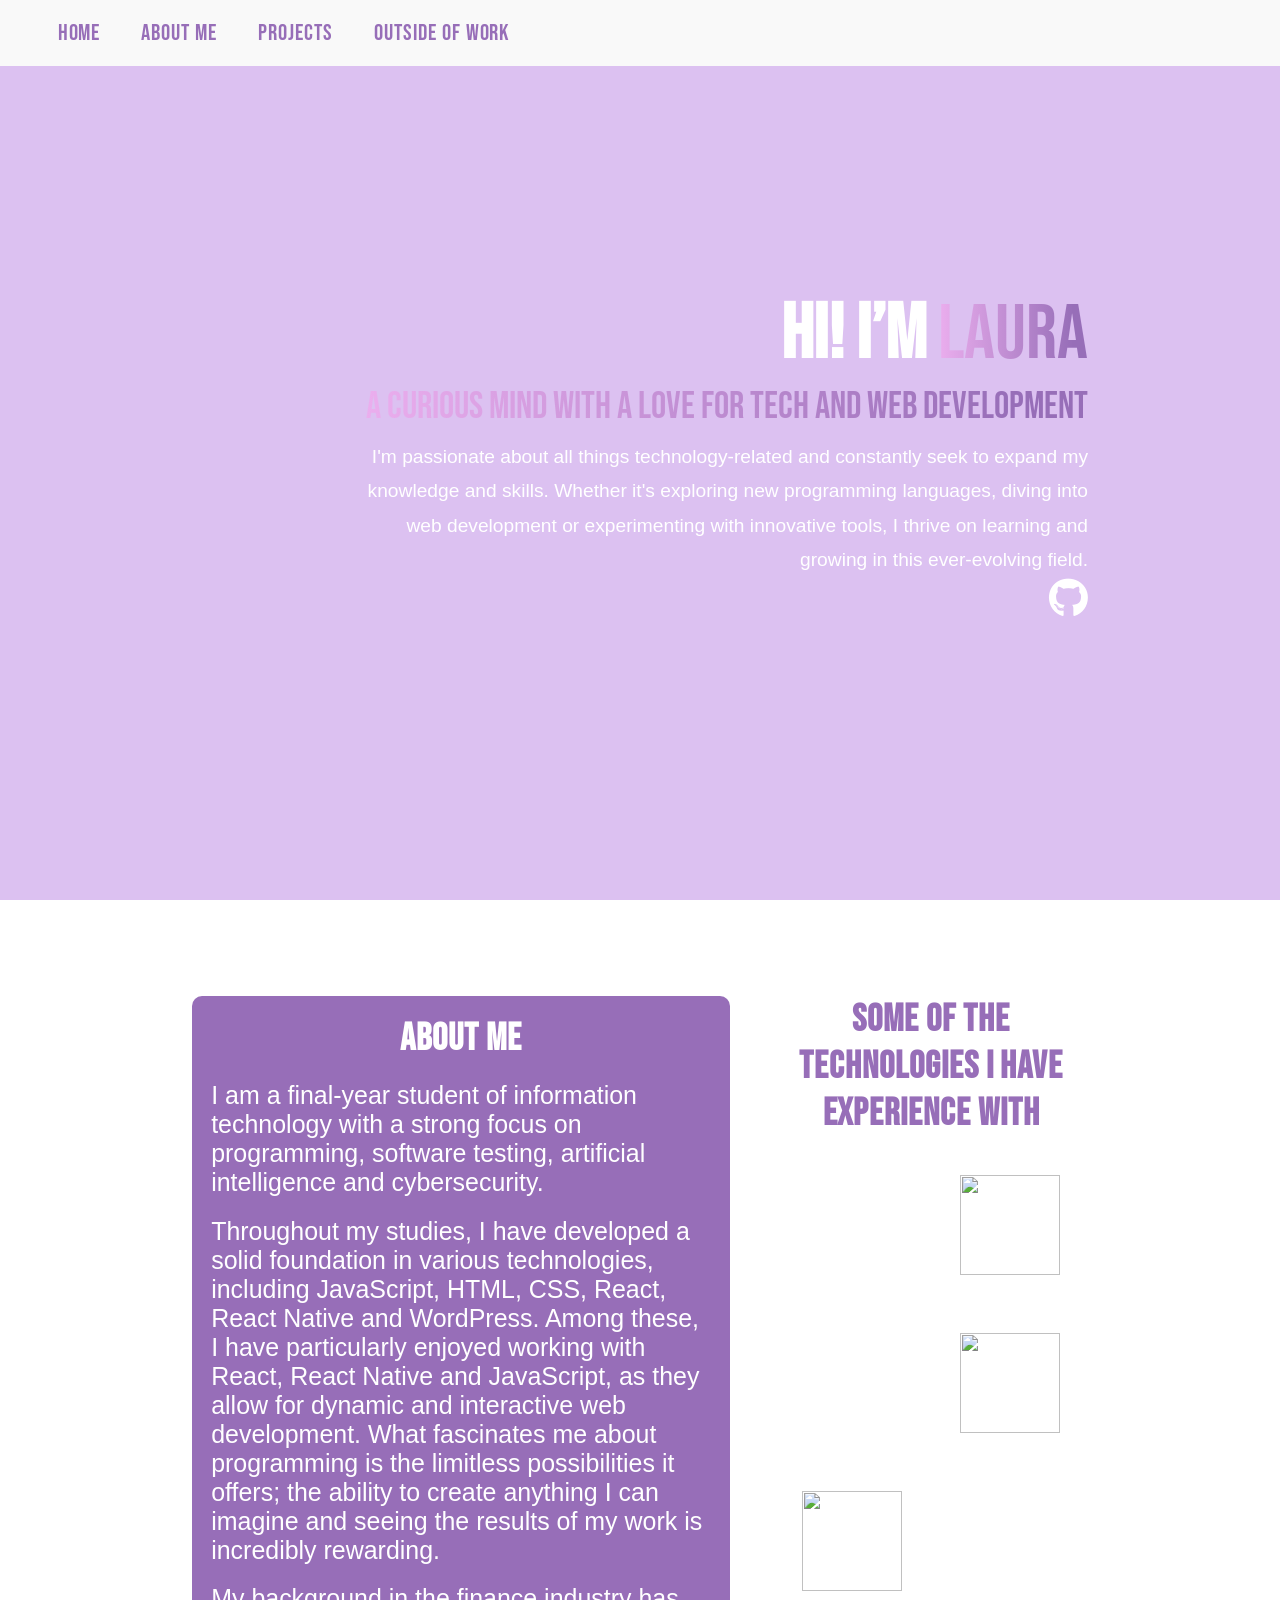
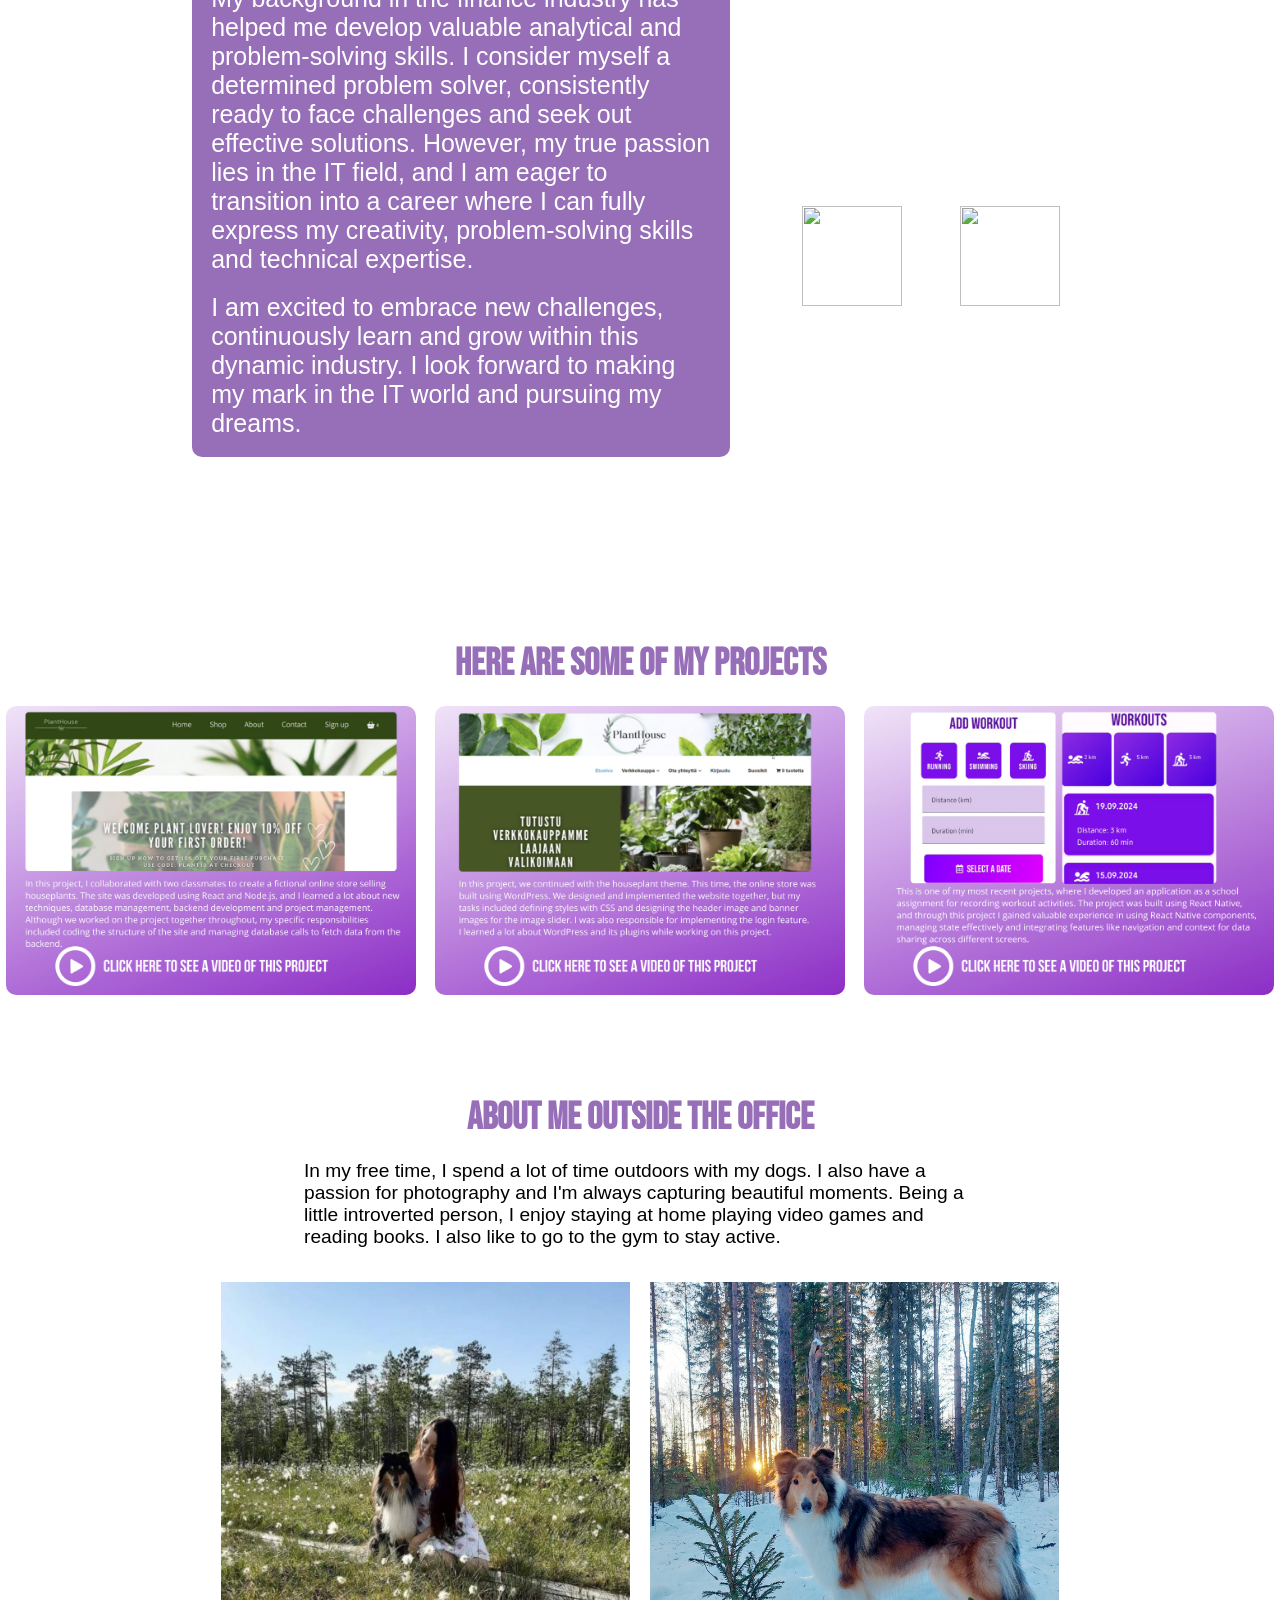
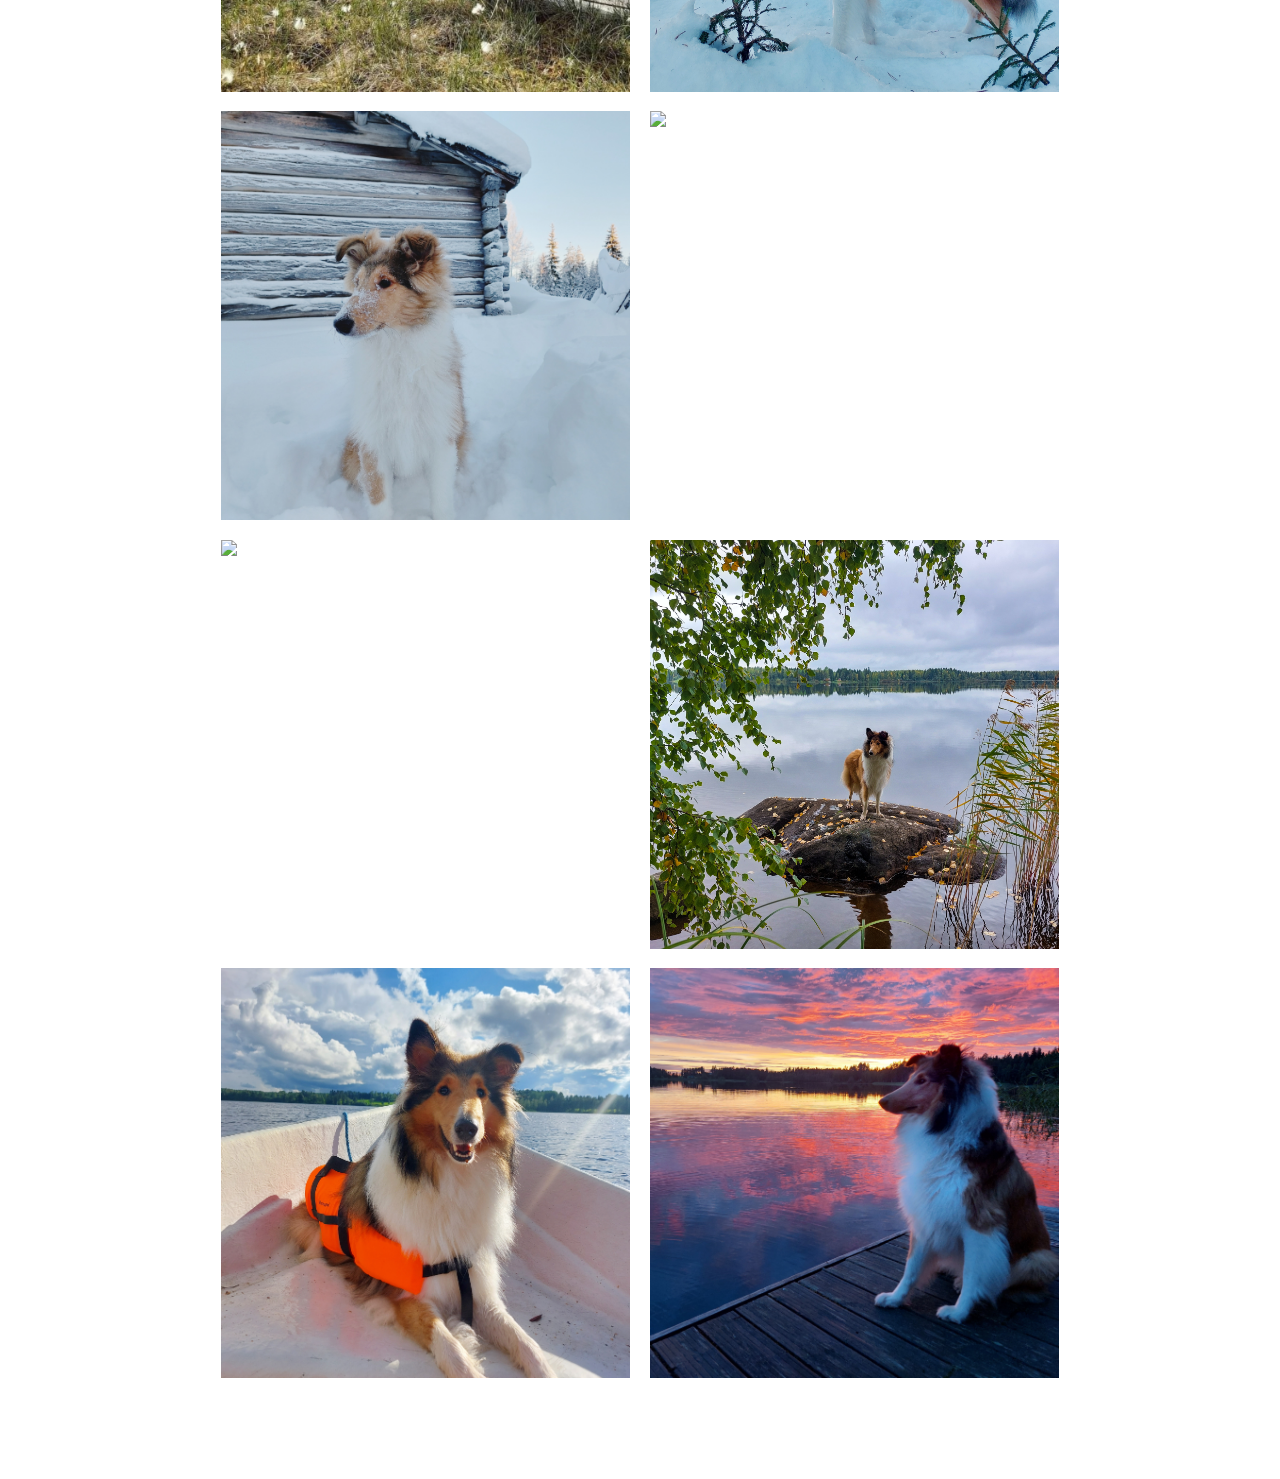
==== commit 5993fd94: "some changes" ====
--- a/index.html
+++ b/index.html
@@ -30,34 +30,36 @@
         <span class="bebas-neue-regular">A curious mind with a love for tech and web development</span>
       </h3>
       <p>I'm passionate about all things technology-related and constantly seek to expand my knowledge and skills.
-        Whether it's exploring new programming languages, diving into web development,
+        Whether it's exploring new programming languages, diving into web development
         or experimenting with innovative tools, I thrive on learning and growing in this ever-evolving field.</p>
-        <a href="https://github.com/Lauraanni/" target="_blank" rel="noopener noreferrer">
-          <i class="fa-brands fa-github icon-hover" style="font-size: 40px; color: #ffffff"></i>
+      <a href="https://github.com/Lauraanni/" target="_blank" rel="noopener noreferrer">
+        <i class="fa-brands fa-github icon-hover" style="font-size: 40px; color: #ffffff"></i>
       </a>
-      </div>
-    
+    </div>
+
     </div>
     <div class="home-img">
       <img src="images/image.png" alt="">
     </div>
-   
   </section>
 
   <section class="skills" id="skills">
     <div class="skills-description">
       <h2>About me</h2>
-      <p>I am a final-year student of information technology, with a strong focus on programming, software testing,
-        artificial intelligence, and cybersecurity.<br><br> Throughout my studies, I have developed a
+      <p>I am a final-year student of information technology with a strong focus on programming, software testing,
+        artificial intelligence and cybersecurity.
+        <div style="height: 2rem; display: block;"></div>
+        <p> Throughout my studies, I have developed a
         solid foundation in various technologies, including JavaScript, HTML, CSS, React, React Native and WordPress.
-        Among these, I have particularly enjoyed working with React and JavaScript, as they allow for dynamic and
-        interactive web development.<br><br>
-        Over the past few years, I have gained valuable experience in the finance industry, where I have honed my
-        analytical and problem-solving skills. However, my true passion lies in the IT field, and I am eager to
-        transition into a career where I can fully express my creativity and technical expertise. My goal is to
-        contribute to innovative projects and collaborate with like-minded professionals who share my enthusiasm for
-        technology.<br><br>
-        As I move forward, I am excited to embrace new challenges, continuously learn, and grow within this dynamic
+        Among these, I have particularly enjoyed working with React, React Native and JavaScript, as they allow for dynamic and
+        interactive web development.
+        What fascinates me about programming is the limitless possibilities it offers; the ability to create anything I can imagine and seeing the results of my work is incredibly rewarding.</p>
+        <div style="height: 2rem; display: block;"></div>
+        <p>My background in the finance industry has helped me develop valuable analytical and problem-solving skills. I consider myself a determined problem solver, consistently ready to face challenges and seek out effective solutions.
+        However, my true passion lies in the IT field, and I am eager to
+        transition into a career where I can fully express my creativity, problem-solving skills and technical expertise. </p>
+        <div style="height: 2rem; display: block;"></div>
+        <p>I am excited to embrace new challenges, continuously learn and grow within this dynamic
         industry. I look forward to making my mark in the IT world and pursuing my dreams.</p>
     </div>
 
@@ -66,50 +68,61 @@
       <div class="tech-icons">
         <div class="tech-item">
           <i class="devicon-react-original colored"></i>
+          <span class="logo-name">React</span>
         </div>
         <div class="tech-item">
           <img src="https://cdn.jsdelivr.net/gh/devicons/devicon@latest/icons/python/python-original.svg" />
+          <span class="logo-name">Python</span>
         </div>
         <div class="tech-item">
           <i class="devicon-javascript-plain colored"></i>
+          <span class="logo-name">JavaScript</span>
         </div>
         <div class="tech-item">
           <img src="https://cdn.jsdelivr.net/gh/devicons/devicon@latest/icons/html5/html5-original-wordmark.svg" />
+          <span class="logo-name">HTML</span>
         </div>
         <div class="tech-item">
           <img src="https://cdn.jsdelivr.net/gh/devicons/devicon@latest/icons/css3/css3-original-wordmark.svg" />
+          <span class="logo-name">CSS</span>
         </div>
         <div class="tech-item">
           <i class="devicon-azuresqldatabase-plain"></i>
+          <span class="logo-name">SQL</span>
         </div>
         <div class="tech-item">
           <i class="devicon-azure-plain colored"></i>
+          <span class="logo-name">Azure</span>
         </div>
         <div class="tech-item">
           <i class="devicon-wordpress-plain colored"></i>
+          <span class="logo-name">Wordpress</span>
         </div>
         <div class="tech-item">
           <img src="https://cdn.jsdelivr.net/gh/devicons/devicon@latest/icons/github/github-original.svg" />
+          <span class="logo-name">Github</span>
         </div>
         <div class="tech-item">
           <img src="https://cdn.jsdelivr.net/gh/devicons/devicon@latest/icons/photoshop/photoshop-original.svg" />
+          <span class="logo-name">Photoshop</span>
         </div>
       </div>
     </div>
   </section>
-  
+
 
   <section class="projects" id="projects"></section>
   <h2 class="projectsTitle">Here are some of my projects</h2>
   <div class="projectdiv">
-    <button data-open-modal data-modal-video="images/react_nodejs_planthouse.mp4" style="border: none; background-color: #ffffff ">
-      <img class="projectimg" src="images/react.png" alt="React Project" />
+    <button data-open-modal data-modal-video="images/react_nodejs_planthouse.mp4"
+      style="border: none; background-color: #ffffff ">
+      <img class="projectimg" src="images/reactproject.png" alt="React Project" />
     </button>
-    <button data-open-modal data-modal-video="images/wordpressvideo.mp4" style="border: none; background-color: #ffffff ">
-      <img class="projectimg" src="images/wordpress.png" alt="WordPress Project" />
+    <button data-open-modal data-modal-video="images/wordpress.mp4" style="border: none; background-color: #ffffff ">
+      <img class="projectimg" src="images/wordpressproject.png" alt="WordPress Project" />
     </button>
-    <button data-open-modal data-modal-video="images/reactnative.mp4" style="border:none; background-color: #ffffff ">
-      <img class="projectimg" src="images/reactnative.png" alt="React Native Project" />
+    <button data-open-modal data-modal-video="images/workoutapp.mp4" style="border:none; background-color: #ffffff ">
+      <img class="projectimg" src="images/workoutapp.png" alt="React Native Project" />
     </button>
   </div>
 
@@ -126,46 +139,45 @@
 
   <section class="gallery" id="gallery">
     <div class="container">
-      <h2 class="bebas-neue-regular">About Me Outside the Office</h2>
+      <h2 class="galleryTitle">About Me Outside the Office</h2>
 
-      <p> In my free time, I enjoy spending time outdoors with my dogs.
-        I also have a passion for photography and I'm always capturing beautiful moments.
-        I love going to the gym, playing video games, and reading books.
-        I'm curious and constantly eager to learn new things.
+      <p> In my free time, I spend a lot of time outdoors with my dogs. 
+        I also have a passion for photography and I'm always capturing beautiful moments. 
+        Being a little introverted person, I enjoy staying at home playing video games and reading books. I also like to go to the gym to stay active.
       </p>
     </div>
     <div class="gallery">
-      <img src="images/kuva1.jpg" alt="Image 1">
+      <img src="images/kuva6.jpg" alt="Image 1">
       <img src="images/kuva2.jpg" alt="Image 2">
       <img src="images/kuva3.jpg" alt="Image 3">
       <img src="images/kuva4.jpg" alt="Image 4">
       <img src="images/kuva5.jpg" alt="Image 5">
-      <img src="images/kuva6.jpg" alt="Image 6">
-      <img src="images/kuva7.jpg" alt="Image 7">
-      <img src="images/kuva8.jpg" alt="Image 8">
-      <img src="images/kuva9.jpg" alt="Image 9">
+      <img src="images/kuva1.jpg" alt="Image 6">
+      <img src="images/kuva8.jpg" alt="Image 7">
+      <img src="images/kuva7.jpg" alt="Image 8">
     </div>
   </section>
 
 
   <script>
+
     const openButtons = document.querySelectorAll("[data-open-modal]");
     const closeButton = document.querySelector("[data-close-modal]");
     const modal = document.querySelector("[data-modal]");
     const modalVideo = document.querySelector("#modal-video");
 
-   
+
     openButtons.forEach((button) => {
       button.addEventListener("click", () => {
         const videoSrc = button.getAttribute("data-modal-video");
-        modalVideo.src = videoSrc; 
+        modalVideo.src = videoSrc;
         modal.showModal();
       });
     });
 
     closeButton.addEventListener("click", () => {
       modal.close();
-      modalVideo.src = ""; 
+      modalVideo.src = "";
     });
   </script>
 </body>
--- a/styles/style.css
+++ b/styles/style.css
@@ -4,7 +4,7 @@
   box-sizing: border-box;
   text-decoration: none;
   scroll-behavior: smooth;
-  font-family: "sans-serif";
+  font-family: 'Segoe UI', Tahoma, Geneva, Verdana, sans-serif;
 }
 
 .bebas-neue-regular {
@@ -51,21 +51,6 @@
   text-align: center;
 }
 
-.icon-hover {
-  transition: color 0.3s ease;
-}
-
-.logo {
-  font-size: 3rem;
-  color: #976eb8;
-  font-weight: 800;
-  cursor: pointer;
-  transition: 0.3s ease-in-out
-}
-
-.logo:hover {
-  transform: scale(1.1);
-}
 
 span {
   background: linear-gradient(270deg,
@@ -79,7 +64,7 @@
   font-family: "Bebas Neue";
   letter-spacing: 0.1rem;
   font-size: 2.4rem;
-  color: #976eb8;
+  color: var(--main-color);
   margin-left: 4rem;
   font-weight: 500;
   transition: 0.3s ease-in-out;
@@ -128,7 +113,7 @@
   font-size: 2rem;
   font-weight: 500;
   line-height: 1.8;
-  font-family: 'Segoe UI', Tahoma, Geneva, Verdana, sans-serif
+  font-family: 'Segoe UI', Tahoma, Geneva, Verdana, sans-serif;
 }
 
 .home-img img {
@@ -202,6 +187,8 @@
   flex-direction: row;
   align-items: center;
   font-size: 2rem;
+  position: relative;
+  padding: 2rem;
 
 }
 
@@ -212,10 +199,9 @@
 
 }
 
-
-
 .tech-item i {
   font-size: 100px;
+
 }
 
 .tech-item img:hover,
@@ -224,8 +210,22 @@
   transition: transform 0.3s ease;/
 }
 
-.tech-item:hover p {
-  font-size: 1.6rem;
+.tech-item .logo-name {
+  position: absolute;
+  bottom: -2rem;
+  left: 50%;
+  transform: translateX(-50%);
+  opacity: 0;
+  transition: opacity 0.3s ease;
+  background-color: rgba(0, 0, 0, 0.7);
+  color: black;
+  padding: 0.5rem;
+  border-radius: 0.5rem;
+}
+
+.tech-item:hover .logo-name {
+  opacity: 1;
+  color: black;
 }
 
 .skills {
@@ -270,7 +270,7 @@
   padding-bottom: 2rem;
 }
 
-.gallery h2 {
+.galleryTitle {
   color: var(--main-color);
   font-size: 4rem;
   padding-bottom: 2rem;
@@ -313,12 +313,11 @@
   background-color: #ffffff;
   width: 100%;
   width: 100%;
-  flex-wrap: wrap;
+  flex-wrap: nowrap;
 }
 
 .projectimg {
   width: 32vw;
-  /* tarkista vielä pitäskö muuttaa! */
   height: auto;
   transition: transform 0.3s ease;
   border-radius: 10px;
@@ -328,10 +327,10 @@
 }
 
 .projectimg:hover {
-  transform: scale(1.2);
-  z-index: 2;
-}
-
+  cursor: pointer;
+  box-shadow: 0 8px 16px rgba(0, 0, 0, 0.3);
+  opacity: 0.9;
+}
 
 #modal-video {
   top: 0;
@@ -356,6 +355,7 @@
   border: none;
   border-radius: 50%;
   color: white;
+  line-height: 3rem;
 }
 
 
@@ -372,7 +372,7 @@
   }
 
   .navbar a {
-    font-size: 1.6rem;
+    font-size: 1.3rem;
   }
 
   .tech-container {
@@ -398,14 +398,13 @@
   .projectimg {
     width: 100%;
     max-width: 90%;
-    pointer-events: none;
-    
+    cursor: pointer;
   }
 
   .projectimg:hover {
-    transform: scale(1.2);
-    z-index: 2;
-    
+    cursor: pointer;
+    box-shadow: 0 8px 16px rgba(0, 0, 0, 0.3);
+    opacity: 0.9;
   }
 
 
@@ -440,7 +439,6 @@
 
 
   @media (max-width: 480px) {
-
     .home-content h1 {
       font-size: 4.5rem;
     }
@@ -452,9 +450,15 @@
     .home-img {
       display: none;
     }
-  }
-
-
+
+    .projectimg:hover {
+      cursor: pointer;
+      box-shadow: 0 8px 16px rgba(0, 0, 0, 0.3);
+      opacity: 0.9;
+
+    }
+   
+  }
 
 
 }
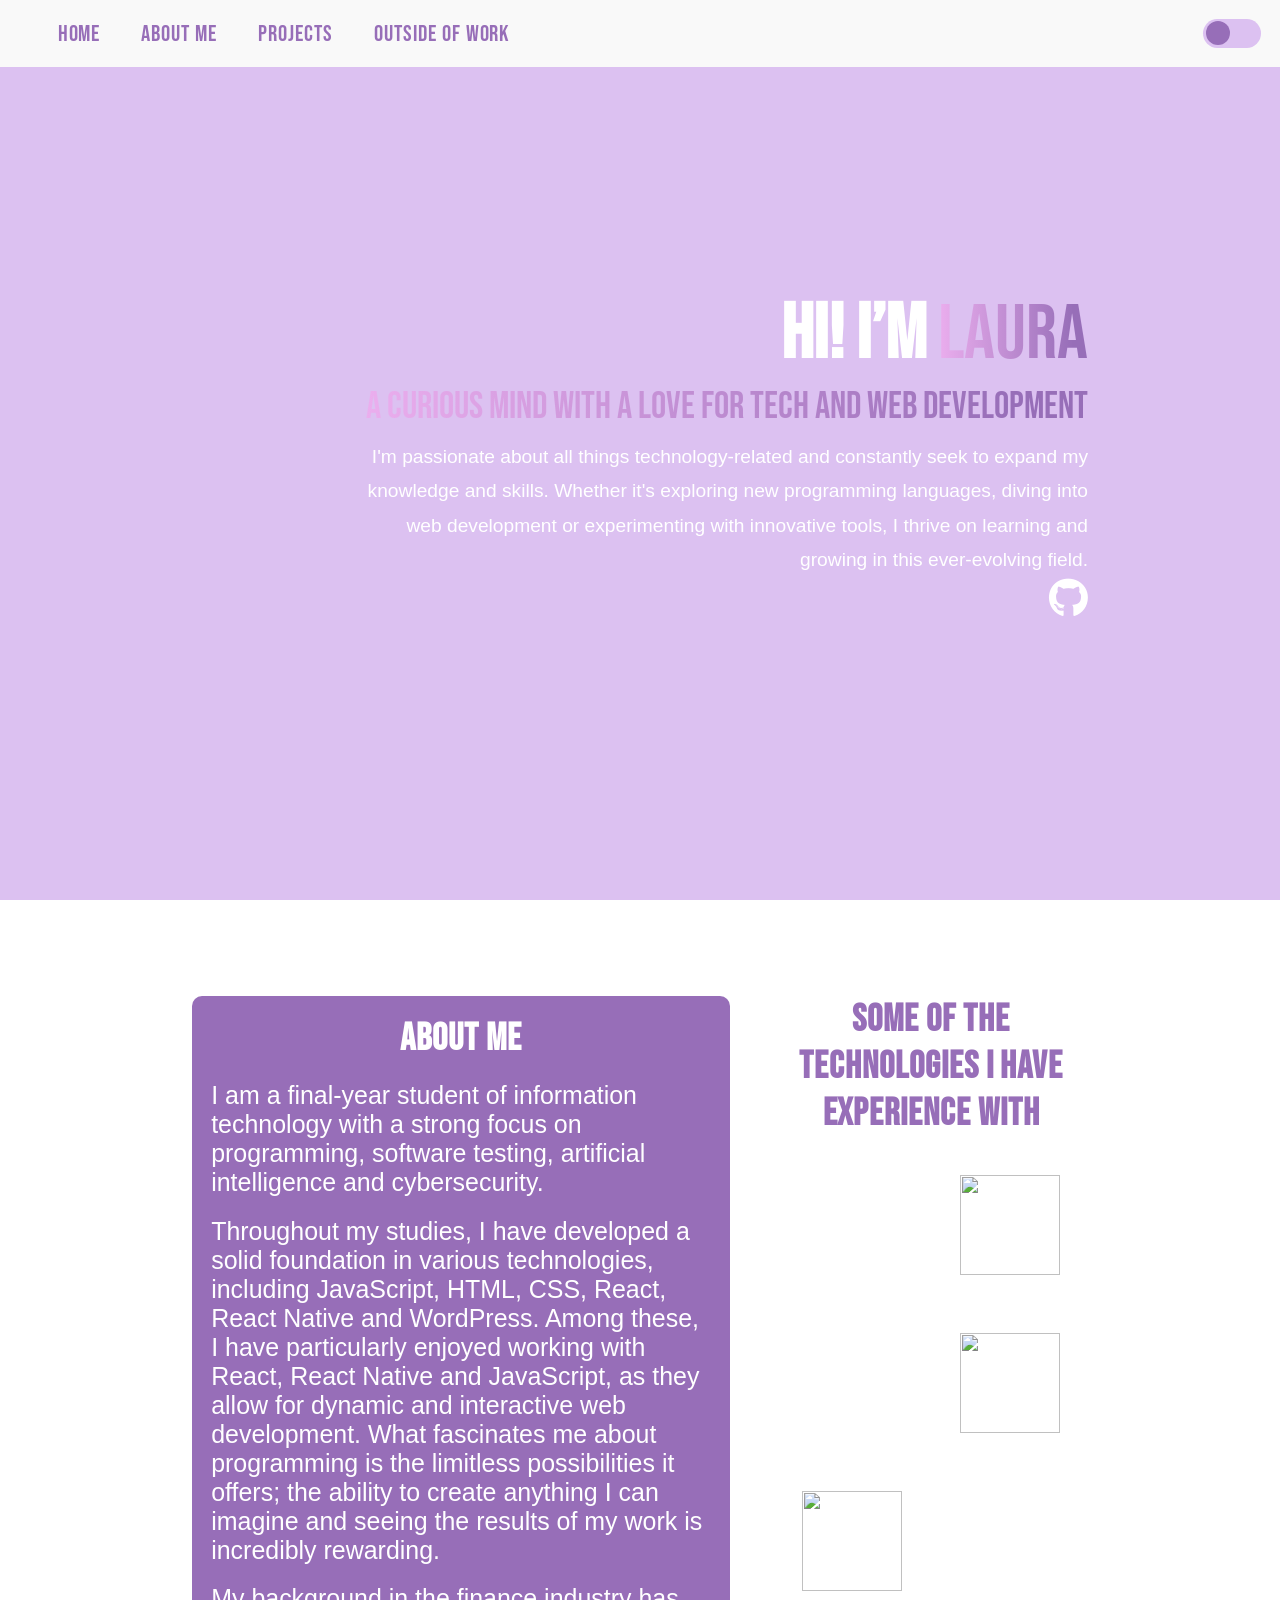
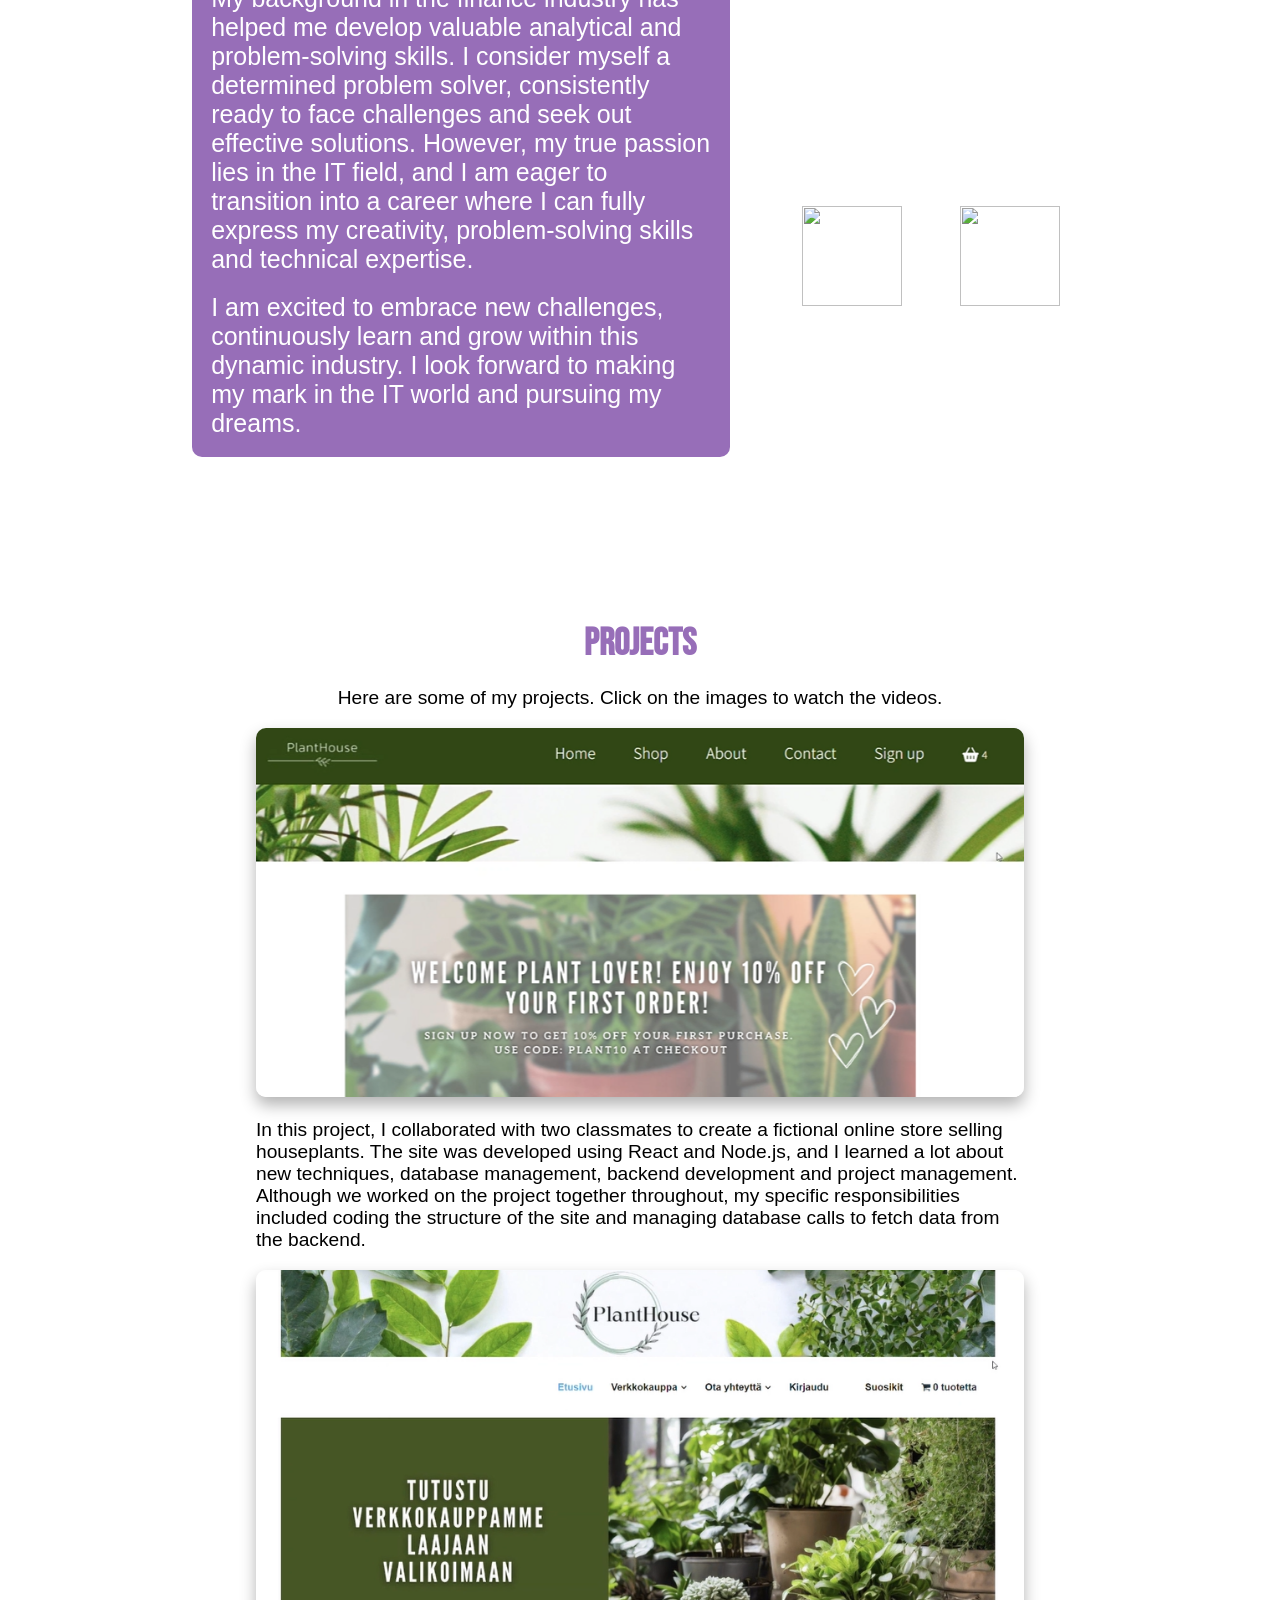
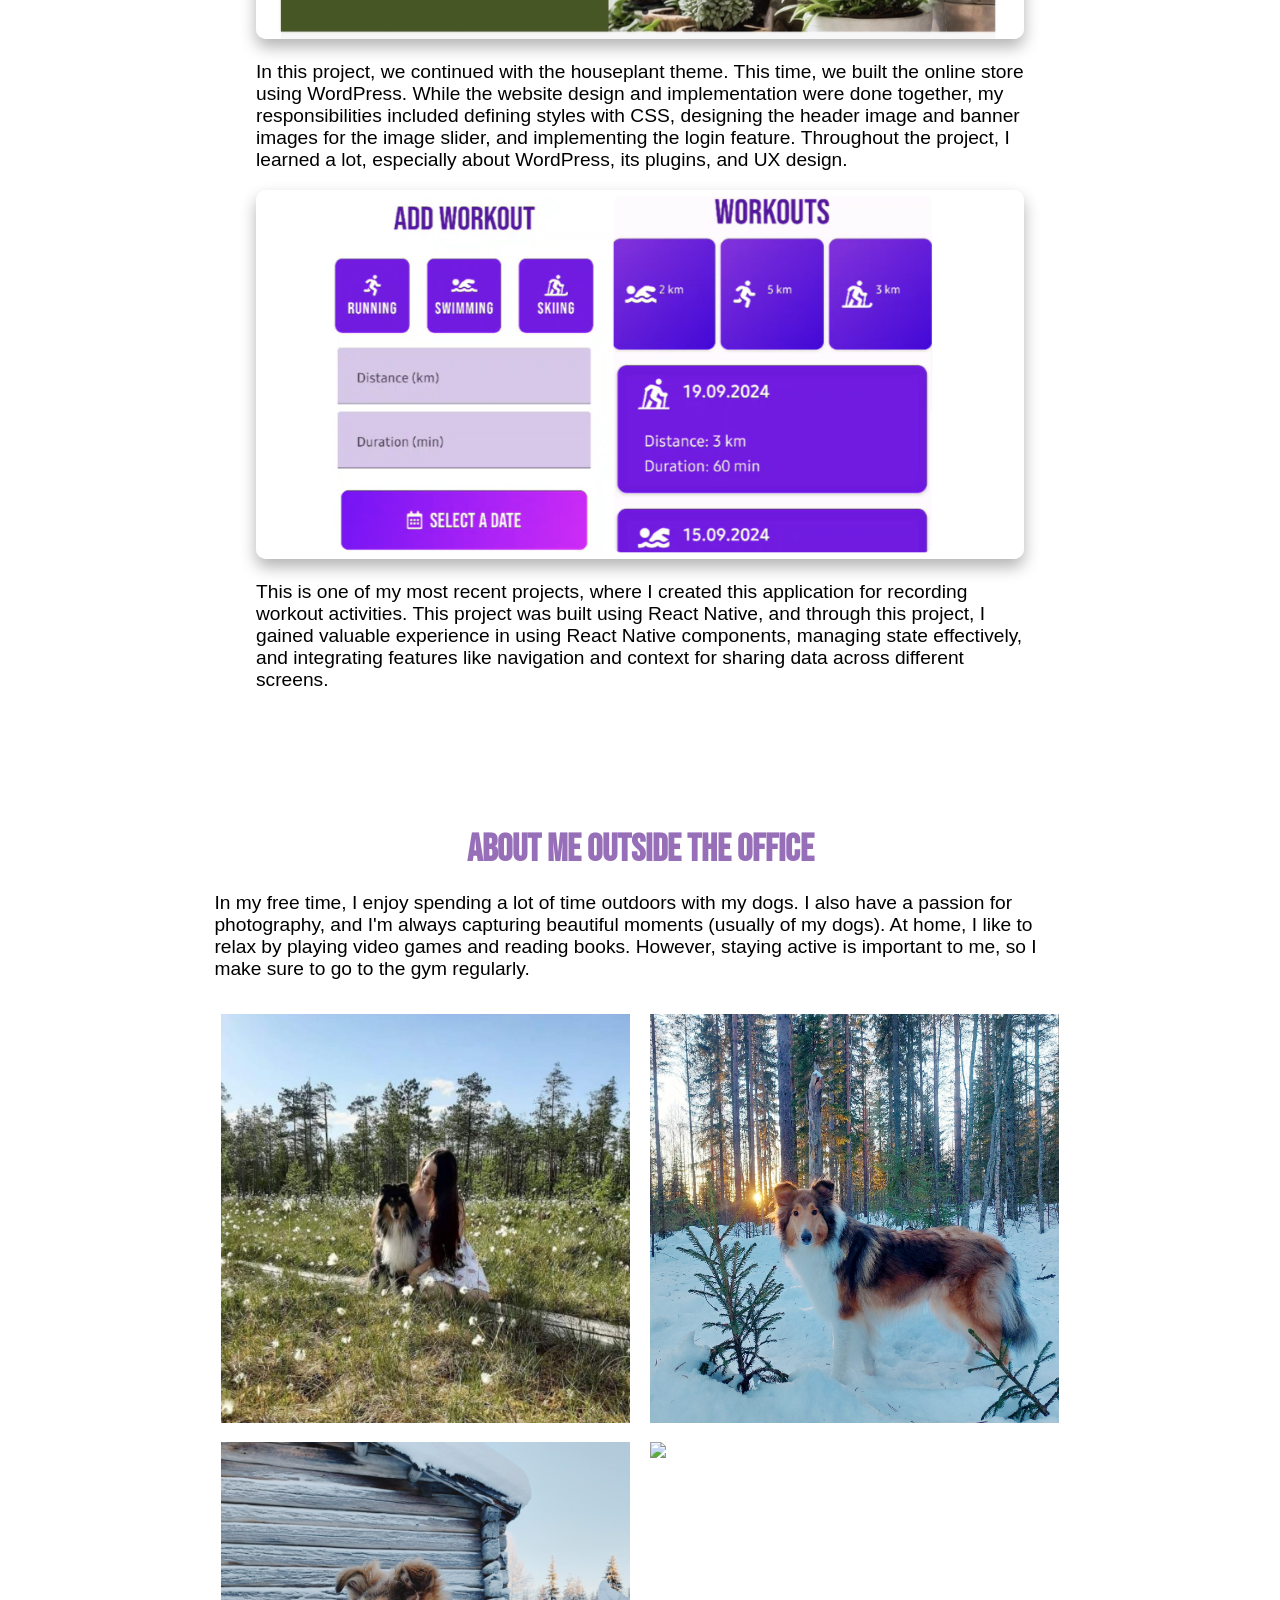
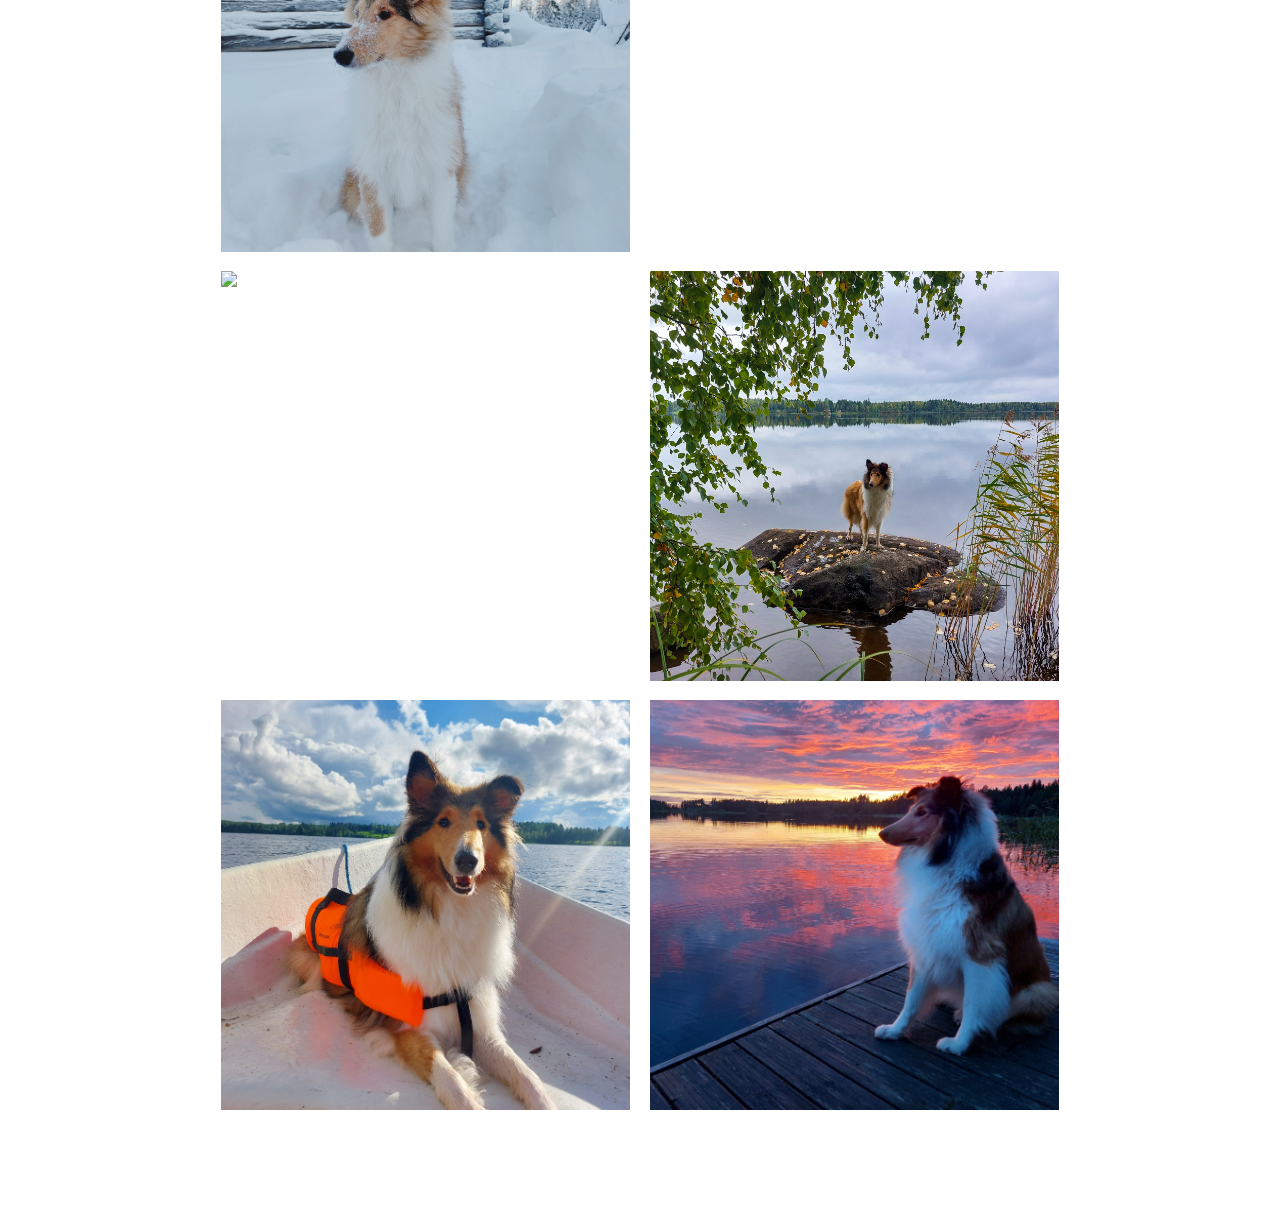
==== commit 4a431057: "dark mode added" ====
--- a/index.html
+++ b/index.html
@@ -21,6 +21,10 @@
       <a href="#projects">Projects</a>
       <a href="#gallery">Outside of Work</a>
     </nav>
+    <label class="switch">
+      <input type="checkbox" onclick="toggleMode()">
+      <span class="slider"></span>
+    </label>
   </header>
 
   <section class="home" id="home">
@@ -48,18 +52,23 @@
       <h2>About me</h2>
       <p>I am a final-year student of information technology with a strong focus on programming, software testing,
         artificial intelligence and cybersecurity.
-        <div style="height: 2rem; display: block;"></div>
-        <p> Throughout my studies, I have developed a
+      <div style="height: 2rem; display: block;"></div>
+      <p> Throughout my studies, I have developed a
         solid foundation in various technologies, including JavaScript, HTML, CSS, React, React Native and WordPress.
-        Among these, I have particularly enjoyed working with React, React Native and JavaScript, as they allow for dynamic and
+        Among these, I have particularly enjoyed working with React, React Native and JavaScript, as they allow for
+        dynamic and
         interactive web development.
-        What fascinates me about programming is the limitless possibilities it offers; the ability to create anything I can imagine and seeing the results of my work is incredibly rewarding.</p>
-        <div style="height: 2rem; display: block;"></div>
-        <p>My background in the finance industry has helped me develop valuable analytical and problem-solving skills. I consider myself a determined problem solver, consistently ready to face challenges and seek out effective solutions.
+        What fascinates me about programming is the limitless possibilities it offers; the ability to create anything I
+        can imagine and seeing the results of my work is incredibly rewarding.</p>
+      <div style="height: 2rem; display: block;"></div>
+      <p>My background in the finance industry has helped me develop valuable analytical and problem-solving skills. I
+        consider myself a determined problem solver, consistently ready to face challenges and seek out effective
+        solutions.
         However, my true passion lies in the IT field, and I am eager to
-        transition into a career where I can fully express my creativity, problem-solving skills and technical expertise. </p>
-        <div style="height: 2rem; display: block;"></div>
-        <p>I am excited to embrace new challenges, continuously learn and grow within this dynamic
+        transition into a career where I can fully express my creativity, problem-solving skills and technical
+        expertise. </p>
+      <div style="height: 2rem; display: block;"></div>
+      <p>I am excited to embrace new challenges, continuously learn and grow within this dynamic
         industry. I look forward to making my mark in the IT world and pursuing my dreams.</p>
     </div>
 
@@ -110,21 +119,48 @@
     </div>
   </section>
 
-
-  <section class="projects" id="projects"></section>
-  <h2 class="projectsTitle">Here are some of my projects</h2>
-  <div class="projectdiv">
-    <button data-open-modal data-modal-video="images/react_nodejs_planthouse.mp4"
-      style="border: none; background-color: #ffffff ">
-      <img class="projectimg" src="images/reactproject.png" alt="React Project" />
-    </button>
-    <button data-open-modal data-modal-video="images/wordpress.mp4" style="border: none; background-color: #ffffff ">
-      <img class="projectimg" src="images/wordpressproject.png" alt="WordPress Project" />
-    </button>
-    <button data-open-modal data-modal-video="images/workoutapp.mp4" style="border:none; background-color: #ffffff ">
-      <img class="projectimg" src="images/workoutapp.png" alt="React Native Project" />
-    </button>
-  </div>
+  <section class="projects" id="projects">
+    <h2 class="projectsTitle">Projects</h2>
+
+
+    <div class="projectdiv">
+      <h3 class="projectInfo">Here are some of my projects. Click on the images to watch the videos.</h3>
+      <button data-open-modal data-modal-video="images/react_nodejs_planthouse.mp4"
+        style="border: none; background-color: #ffffff">
+        <img class="projectimg" src="images/planthousereact.png" alt="React Project" />
+      </button>
+      <p>In this project, I collaborated with two classmates to create a fictional online store selling houseplants.
+        The site was developed using React and Node.js, and I learned a lot about new techniques, database management, backend development and project management.
+        Although we worked on the project together throughout, my specific responsibilities included
+        coding the structure of the site and managing database calls to fetch data from the backend.</p>
+    </div>
+
+    <div class="projectdiv">
+      <button data-open-modal data-modal-video="images/wordpress.mp4" style="border: none; background-color: #ffffff">
+        <img class="projectimg" src="images/planthousewordpress.png" alt="WordPress Project" />
+      </button>
+      <p>In this project, we continued with the houseplant theme. 
+        This time, we built the online store using WordPress. 
+        While the website design and implementation were done together, 
+        my responsibilities included defining styles with CSS, 
+        designing the header image and banner images for the image slider, 
+        and implementing the login feature.
+        Throughout the project, I learned a lot, especially about WordPress, its plugins, and UX design.
+      </p>
+    </div>
+
+    <div class="projectdiv">
+      <button data-open-modal data-modal-video="images/workoutapp.mp4" style="border: none; background-color: #ffffff">
+        <img class="projectimg" src="images/workoutapp.png" alt="React Native Project" />
+      </button>
+      <p>This is one of my most recent projects, where I created this application
+        for recording workout activities. This project was built using React Native,
+        and through this project, I gained valuable experience in using React Native components,
+        managing state effectively, and integrating features like navigation and context for sharing data
+        across different screens. </p>
+    </div>
+
+  </section>
 
   <dialog data-modal style="margin: 5% auto; width: 80%; max-width: 900px; overflow: hidden;">
     <div class="modal-content">
@@ -136,14 +172,14 @@
   </dialog>
 
 
-
   <section class="gallery" id="gallery">
     <div class="container">
       <h2 class="galleryTitle">About Me Outside the Office</h2>
 
-      <p> In my free time, I spend a lot of time outdoors with my dogs. 
-        I also have a passion for photography and I'm always capturing beautiful moments. 
-        Being a little introverted person, I enjoy staying at home playing video games and reading books. I also like to go to the gym to stay active.
+      <p>In my free time, I enjoy spending a lot of time outdoors with my dogs. 
+        I also have a passion for photography, and I'm always capturing beautiful moments (usually of my dogs). 
+        At home, I like to relax by playing video games and reading books. 
+        However, staying active is important to me, so I make sure to go to the gym regularly.
       </p>
     </div>
     <div class="gallery">
@@ -179,6 +215,11 @@
       modal.close();
       modalVideo.src = "";
     });
+
+    function toggleMode() {
+      var element = document.body;
+      element.classList.toggle("dark-mode");
+    }
   </script>
 </body>
 
--- a/styles/style.css
+++ b/styles/style.css
@@ -19,6 +19,118 @@
   --text-color: white;
   --main-color: #976eb8;
 }
+
+
+/* Dark mode & toggle button */
+.dark-mode {
+  background-color: black;
+  color: white; 
+}
+
+
+.dark-mode header {
+  background-color: black; 
+  color: white; 
+  
+}
+.dark-mode .skills{
+  background-color: black;
+}
+.dark-mode .projects{
+  background-color: black;
+}
+
+.dark-mode .projectsTitle{
+  background-color: black;
+}
+
+.dark-mode .projectdiv{
+  background-color: black;
+}
+
+.dark-mode .projectInfo {
+  color: white;
+}
+
+
+.dark-mode .projectimg{
+  background-color: black;
+  border-radius: 1rem;
+}
+
+.dark-mode .projectdiv button[data-open-modal] {
+  background-color: black !important; 
+  
+}
+
+.dark-mode .skills-description {
+  background-color: black;
+}
+
+.dark-mode .tech-item{
+  background-color: white;
+  border-radius: 2rem; 
+}
+
+.dark-mode .tech-item .logo-name{
+  margin-bottom: 1.5rem;
+  font-size: 1.4rem;
+}
+.dark-mode .gallery {
+  background-color: black;
+}
+.dark-mode .gallery p {
+  color: white;
+}
+
+.dark-mode .home-img img {
+  width: 32vw;
+  border-radius: 50%;
+  transition: 0.4s ease-in-out;
+  filter: brightness(0.9) contrast(1.2);
+}
+
+.dark-mode .home-img img:hover {
+  box-shadow: 0 0 25px rgba(0, 0, 0, 0.8),  
+              0 0 50px var(--main-color),  
+              0 0 100px var(--main-color); 
+}
+
+.dark-mode .projectdiv p {
+  color: white;
+}
+
+.switch {
+  position: relative;
+  display: inline-block;
+  width: 6rem;
+  height: 3rem;
+  background-color: var(--bg-color);
+  border-radius: 1.5rem;
+}
+
+.switch input {
+  opacity: 0;
+  width: 0;
+  height: 0;
+}
+
+.slider:before {
+  position: absolute;
+  content: "";
+  height: 2.5rem;
+  width: 2.5rem;
+  left: 0.3rem;
+  bottom: 0.3rem;
+  background-color: var(--main-color);
+  transition: 0.4s;
+  border-radius: 50%;
+}
+
+input:checked + .slider:before {
+  transform: translateX(26px);
+}
+
 
 html {
   font-size: 60%;
@@ -264,7 +376,7 @@
   font-family: 'Segoe UI', Tahoma, Geneva, Verdana, sans-serif;
   color: black;
   text-align: left;
-  max-width: 75%;
+  max-width: 95%;
   margin: 0 auto;
   display: block;
   padding-bottom: 2rem;
@@ -304,26 +416,41 @@
   background-color: #ffffff;
   font-size: 4rem;
 }
-
+.projectInfo{
+  color: black;
+  align-items: center;
+  font-family: 'Segoe UI', Tahoma, Geneva, Verdana, sans-serif;
+  font-weight: normal;
+  font-size: 2rem;
+}
 .projectdiv {
   display: flex;
-  justify-content: center;
+  justify-content: space-around;
   align-items: center;
   gap: 2rem;
   background-color: #ffffff;
   width: 100%;
-  width: 100%;
-  flex-wrap: nowrap;
+  text-align: center;
+  flex-wrap: wrap; 
+  flex-direction: column;
 }
 
 .projectimg {
-  width: 32vw;
+  width: 60vw;
   height: auto;
   transition: transform 0.3s ease;
   border-radius: 10px;
   position: relative;
   z-index: 1;
-  flex-wrap: wrap;
+  box-shadow: 0 8px 16px rgba(0, 0, 0, 0.3);
+}
+
+.projectdiv p {
+  color: black;
+  width: 60vw;
+  font-size: 2rem;
+  margin-bottom: 2rem; 
+  text-align: left;
 }
 
 .projectimg:hover {
@@ -340,6 +467,7 @@
   object-fit: cover;
   margin: 0;
   padding: 0;
+ 
 }
 
 button[data-close-modal] {
@@ -394,6 +522,10 @@
     align-items: center;
     gap: 2rem;
   }
+  .projectdiv p{
+    width: 100%;
+    text-align: left;
+  }
 
   .projectimg {
     width: 100%;
@@ -401,6 +533,11 @@
     cursor: pointer;
   }
 
+  .gallery p {
+    width: 100%;
+    text-align: left;
+   
+  }
   .projectimg:hover {
     cursor: pointer;
     box-shadow: 0 8px 16px rgba(0, 0, 0, 0.3);
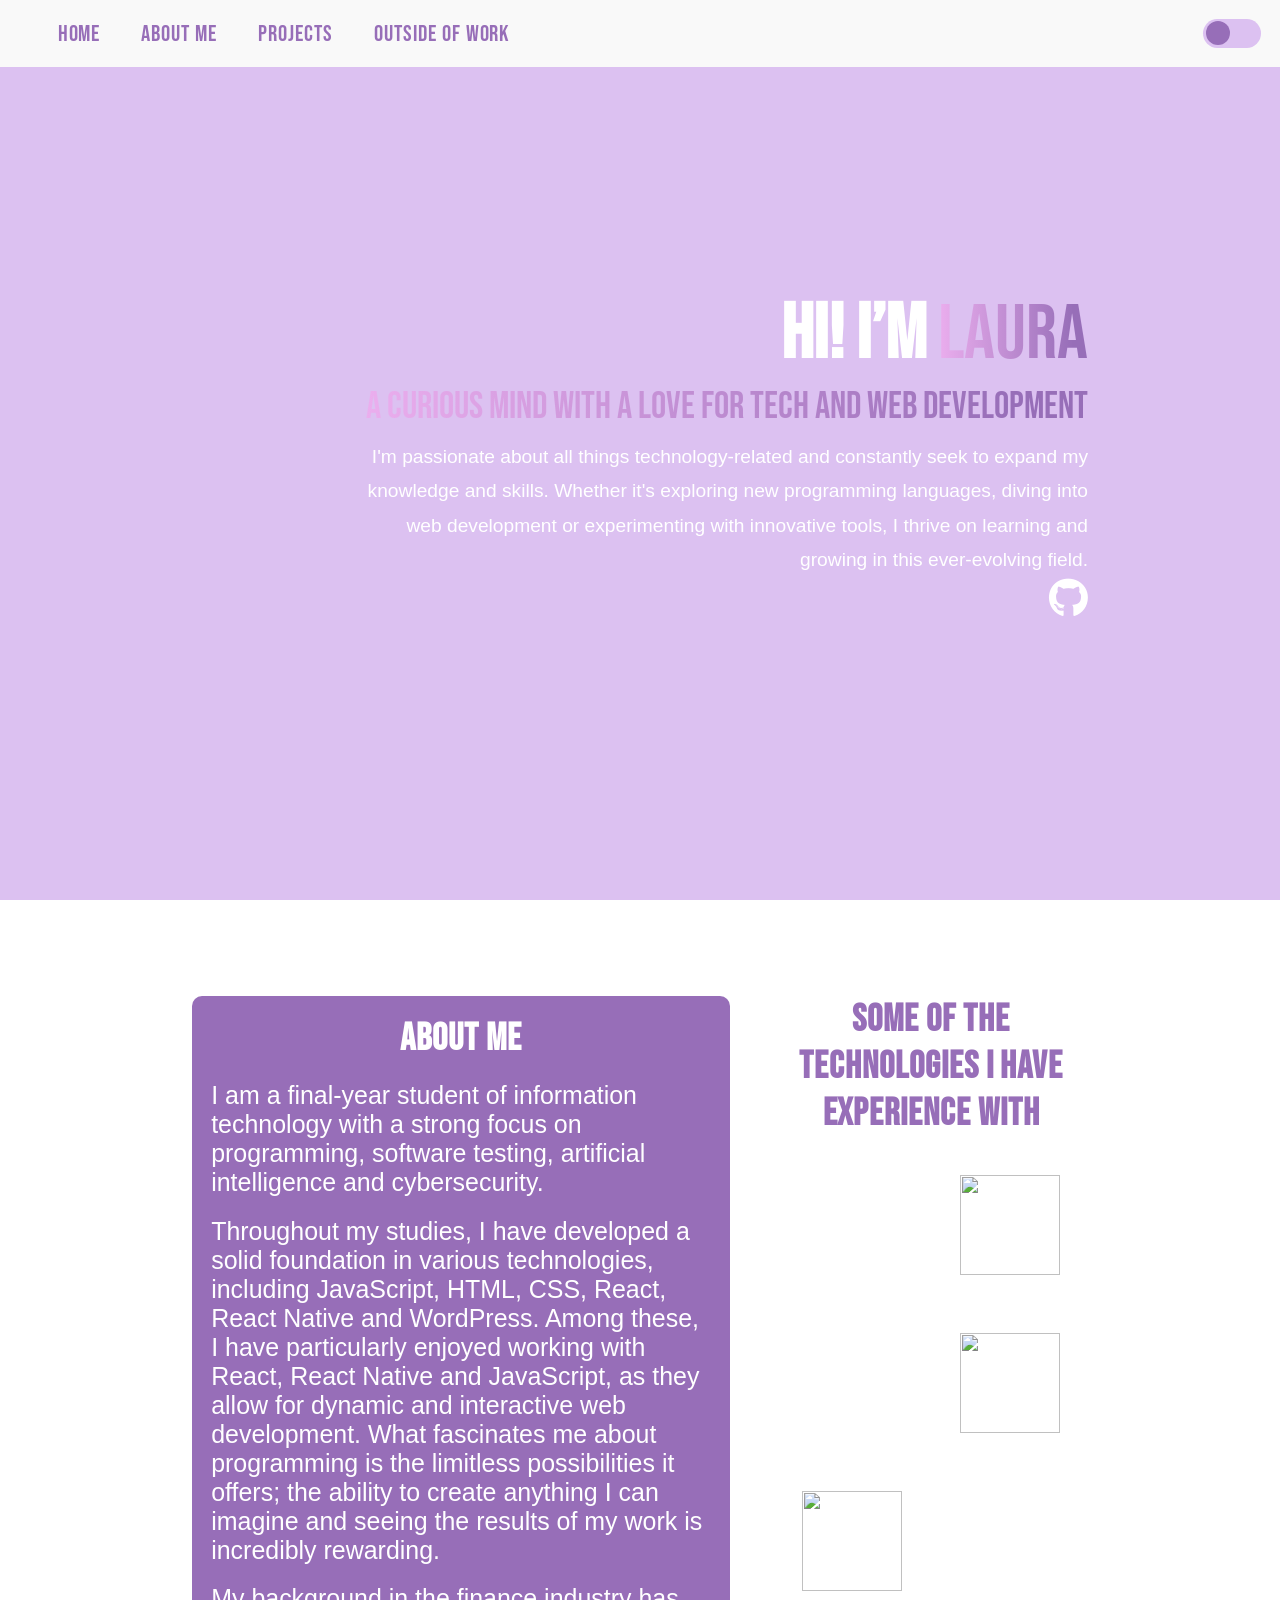
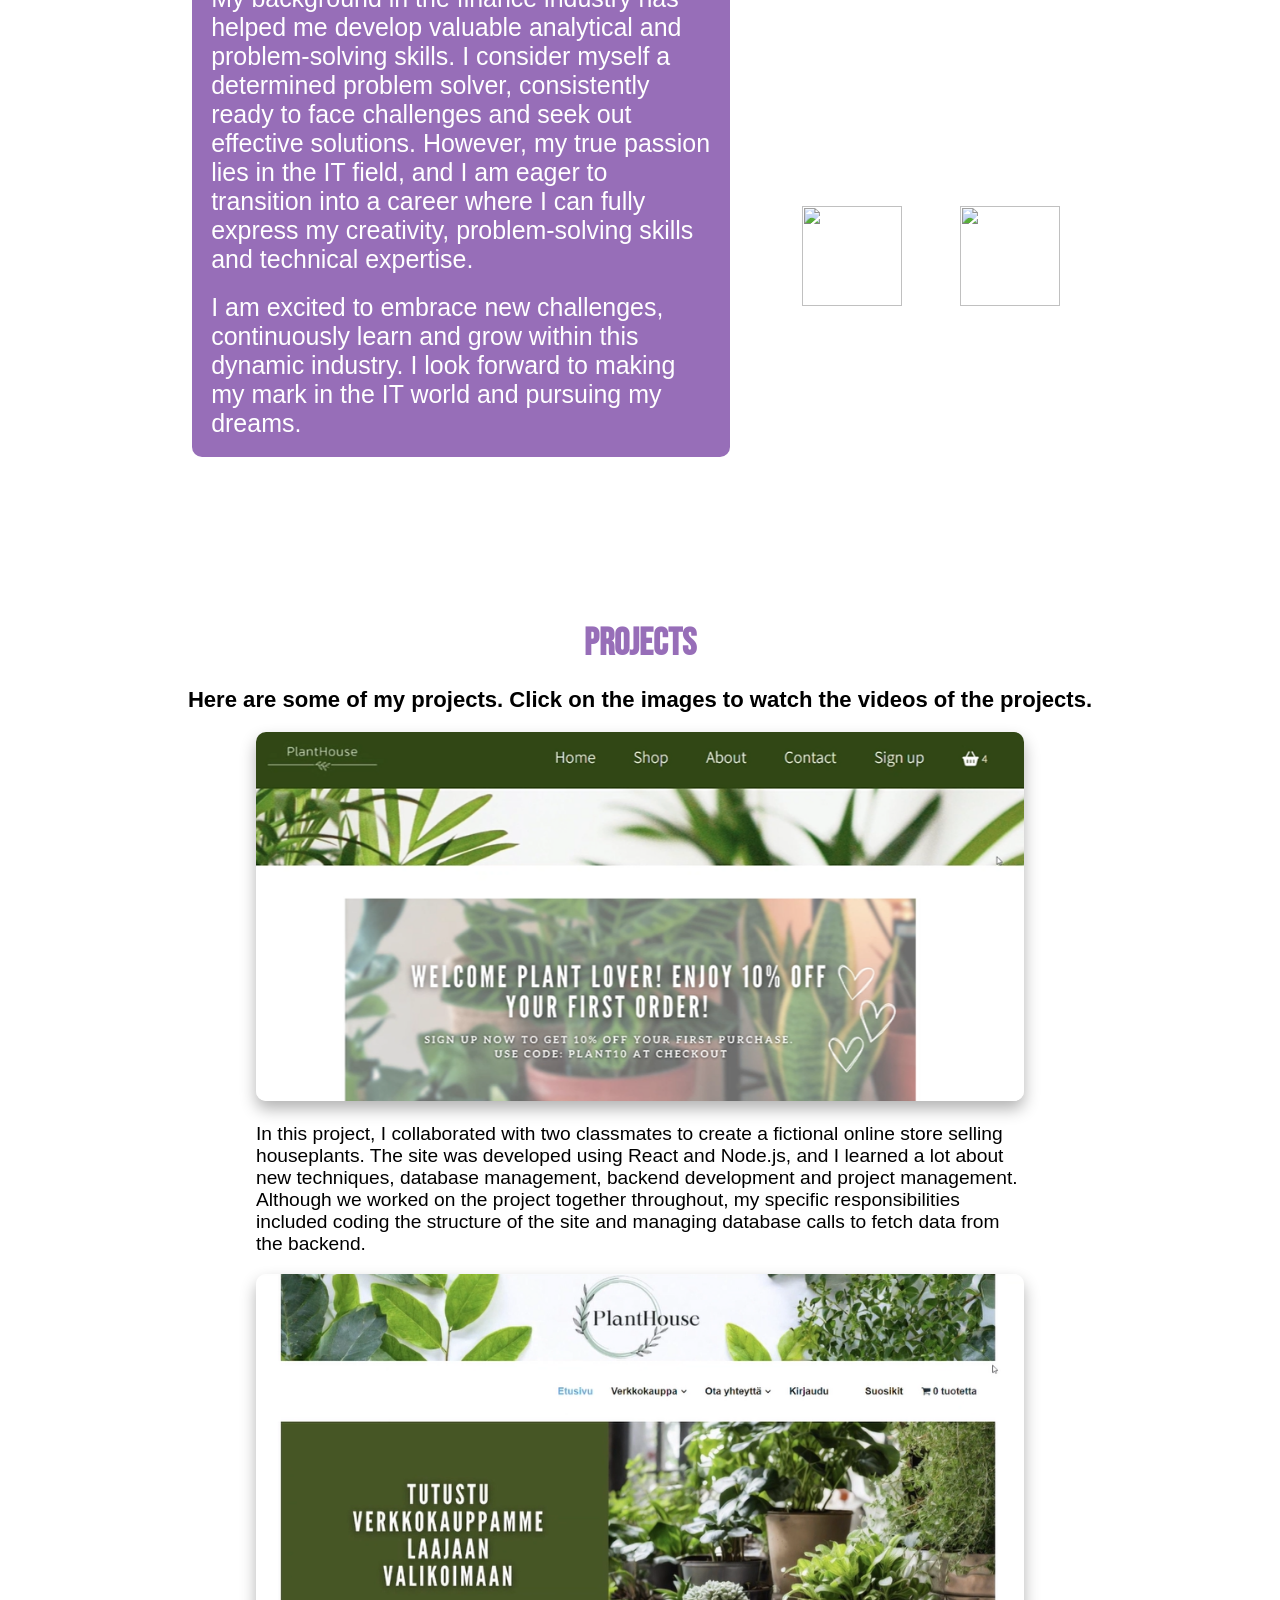
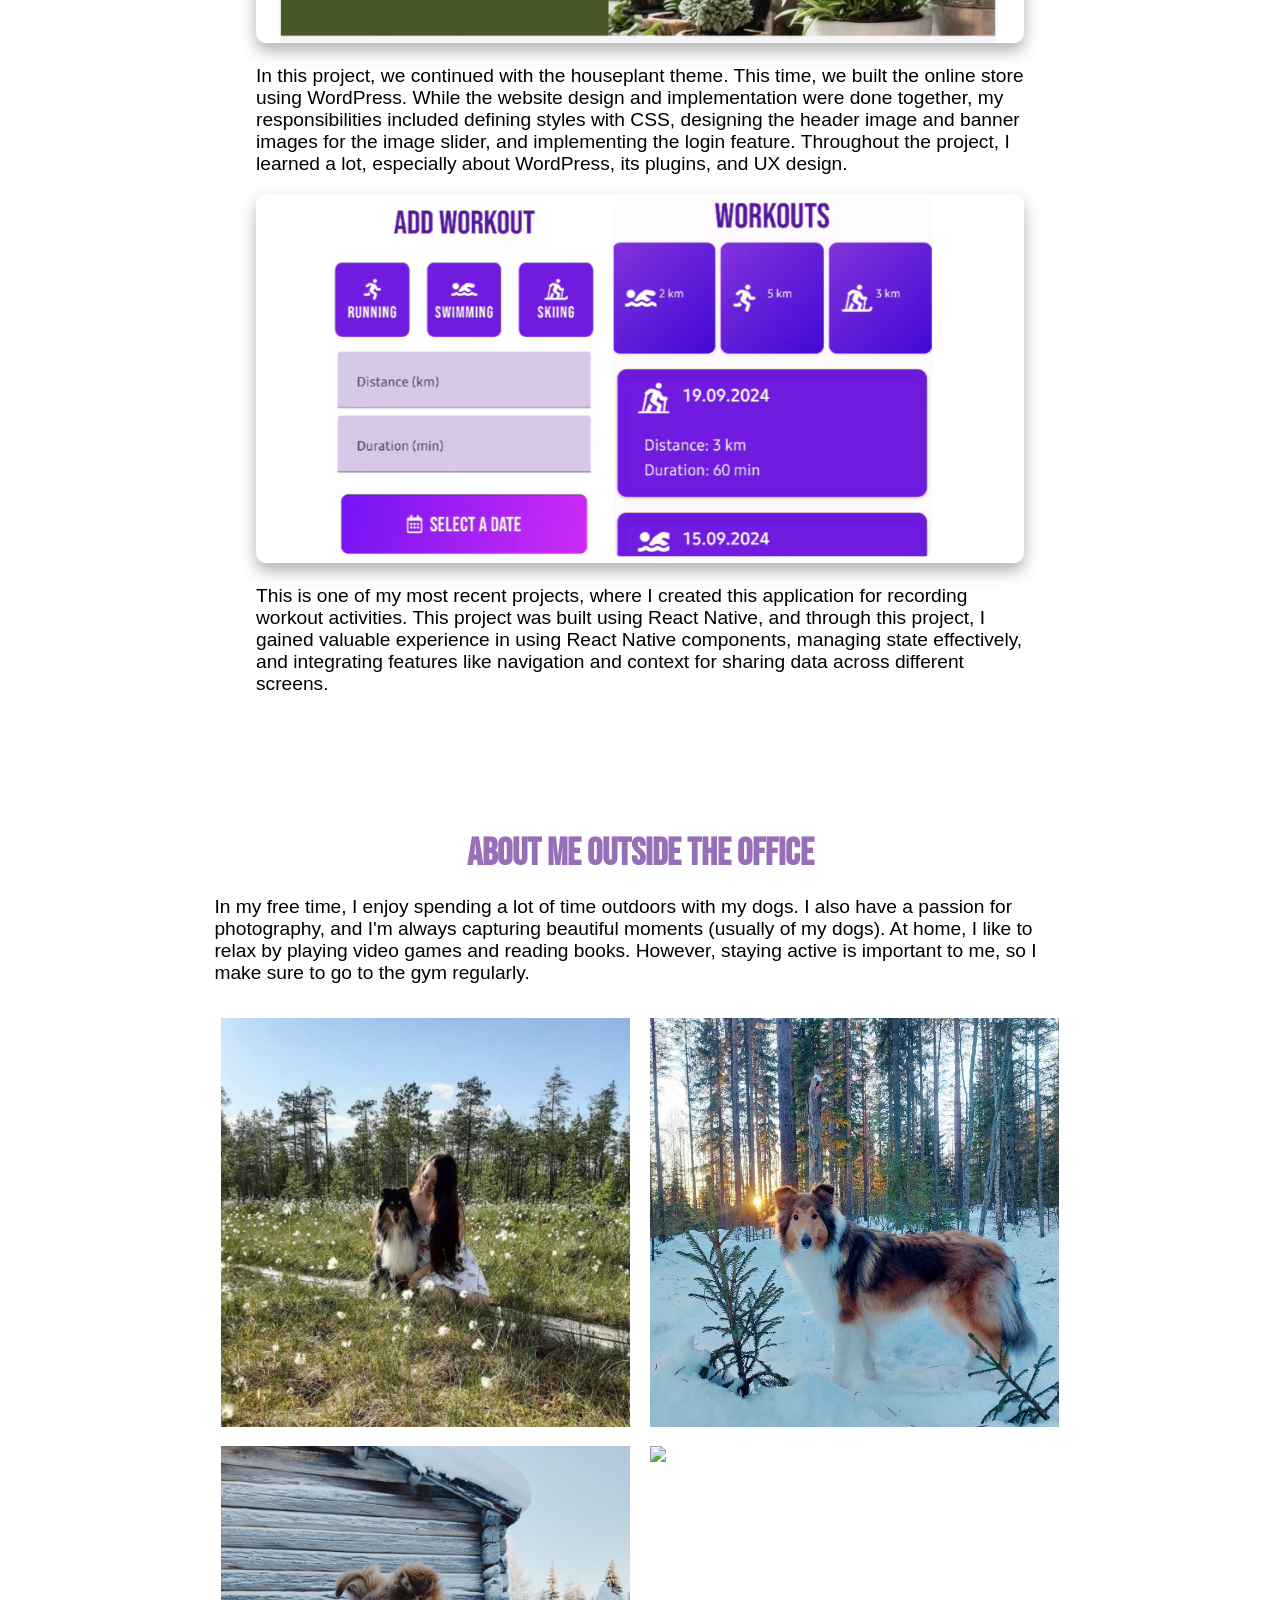
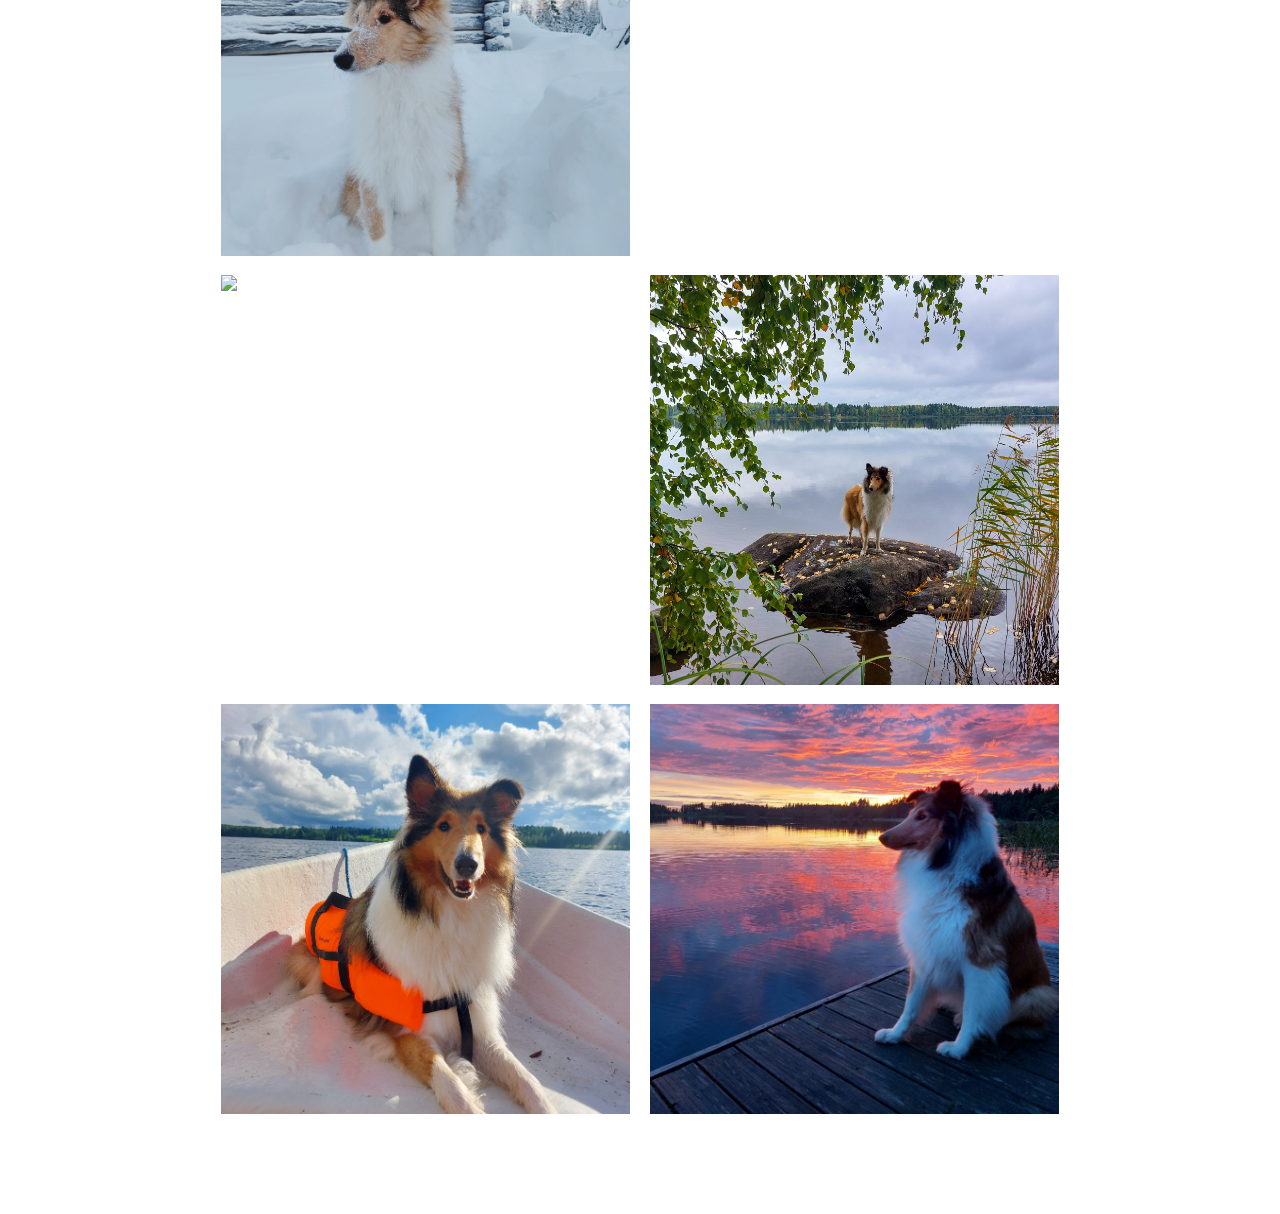
==== commit 78cd6075: "fix to font-size" ====
--- a/index.html
+++ b/index.html
@@ -124,7 +124,7 @@
 
 
     <div class="projectdiv">
-      <h3 class="projectInfo">Here are some of my projects. Click on the images to watch the videos.</h3>
+      <h3 class="projectInfo">Here are some of my projects. Click on the images to watch the videos of the projects.</h3>
       <button data-open-modal data-modal-video="images/react_nodejs_planthouse.mp4"
         style="border: none; background-color: #ffffff">
         <img class="projectimg" src="images/planthousereact.png" alt="React Project" />
--- a/styles/style.css
+++ b/styles/style.css
@@ -420,8 +420,8 @@
   color: black;
   align-items: center;
   font-family: 'Segoe UI', Tahoma, Geneva, Verdana, sans-serif;
-  font-weight: normal;
-  font-size: 2rem;
+  font-weight: bold;
+  font-size: 2.3rem;
 }
 .projectdiv {
   display: flex;
@@ -500,7 +500,7 @@
   }
 
   .navbar a {
-    font-size: 1.3rem;
+    font-size: 1.2rem;
   }
 
   .tech-container {
@@ -515,6 +515,7 @@
     width: 70vw;
     height: 70vw;
     pointer-events: none;
+    
   }
 
   .projectdiv {
@@ -523,14 +524,16 @@
     gap: 2rem;
   }
   .projectdiv p{
-    width: 100%;
+    width: 90%;
     text-align: left;
   }
+
 
   .projectimg {
     width: 100%;
     max-width: 90%;
     cursor: pointer;
+    
   }
 
   .gallery p {
@@ -574,6 +577,24 @@
     color: white;
   }
 
+  
+  .switch {
+    width: 4rem;
+    height: 2rem;
+    background-color: var(--bg-color);
+    border-radius: 1.5rem;
+  }
+  .slider:before {
+    height: 1.5rem;
+    width: 1.5rem;
+    left: 0rem;
+    bottom: 0.3rem;
+    background-color: var(--main-color);
+    transition: 0.4s;
+    border-radius: 50%;
+    position: absolute; 
+  }
+ 
 
   @media (max-width: 480px) {
     .home-content h1 {
@@ -594,8 +615,28 @@
       opacity: 0.9;
 
     }
-   
-  }
-
-
-}+
+    .switch {
+      width: 4rem;
+      height: 2rem;
+      background-color: var(--bg-color);
+      border-radius: 1.5rem;
+
+    }
+    .slider:before {
+      height: 1.5rem;
+      width: 1.5rem;
+      left: -0.1rem;
+      bottom: 0.3rem;
+      background-color: var(--main-color);
+      transition: 0.4s;
+      border-radius: 50%;
+      position: absolute; 
+    }
+    .navbar a {
+      font-size: 1rem;
+  
+      }
+    }
+    }
+    
